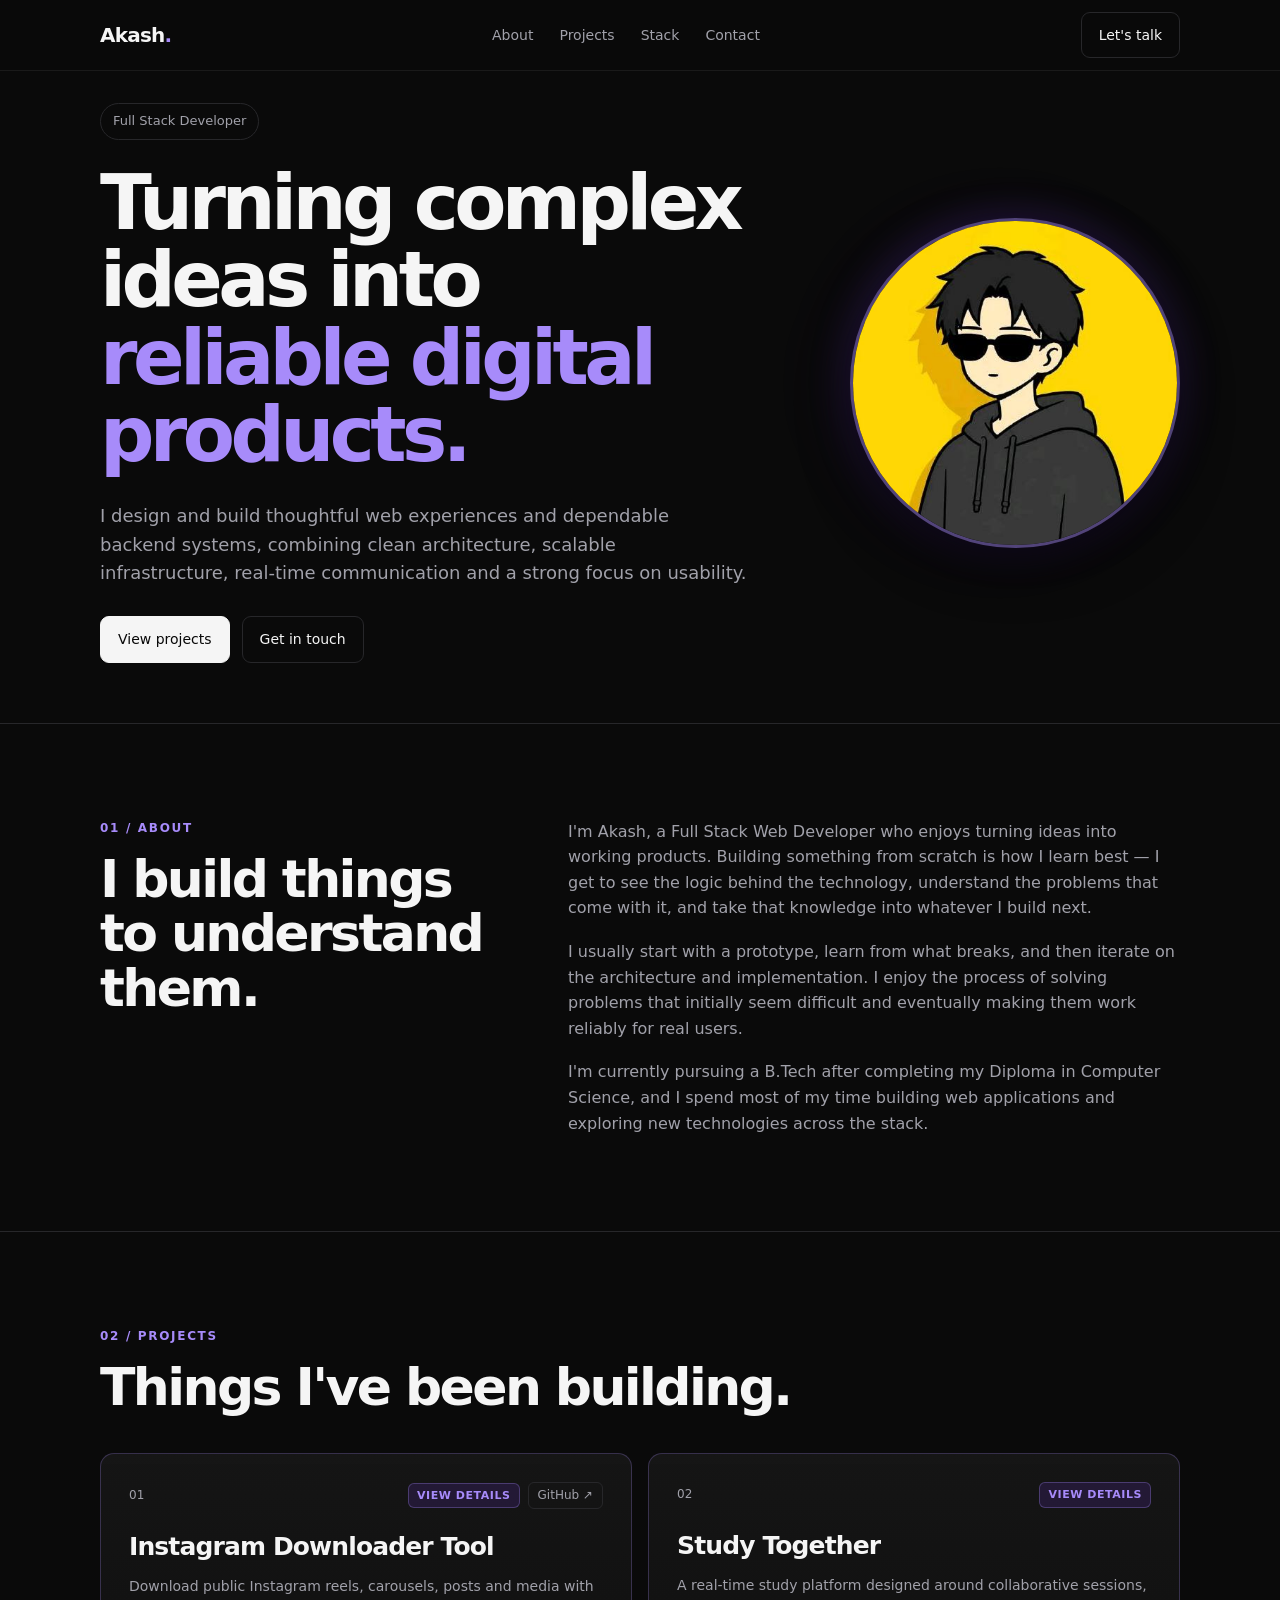
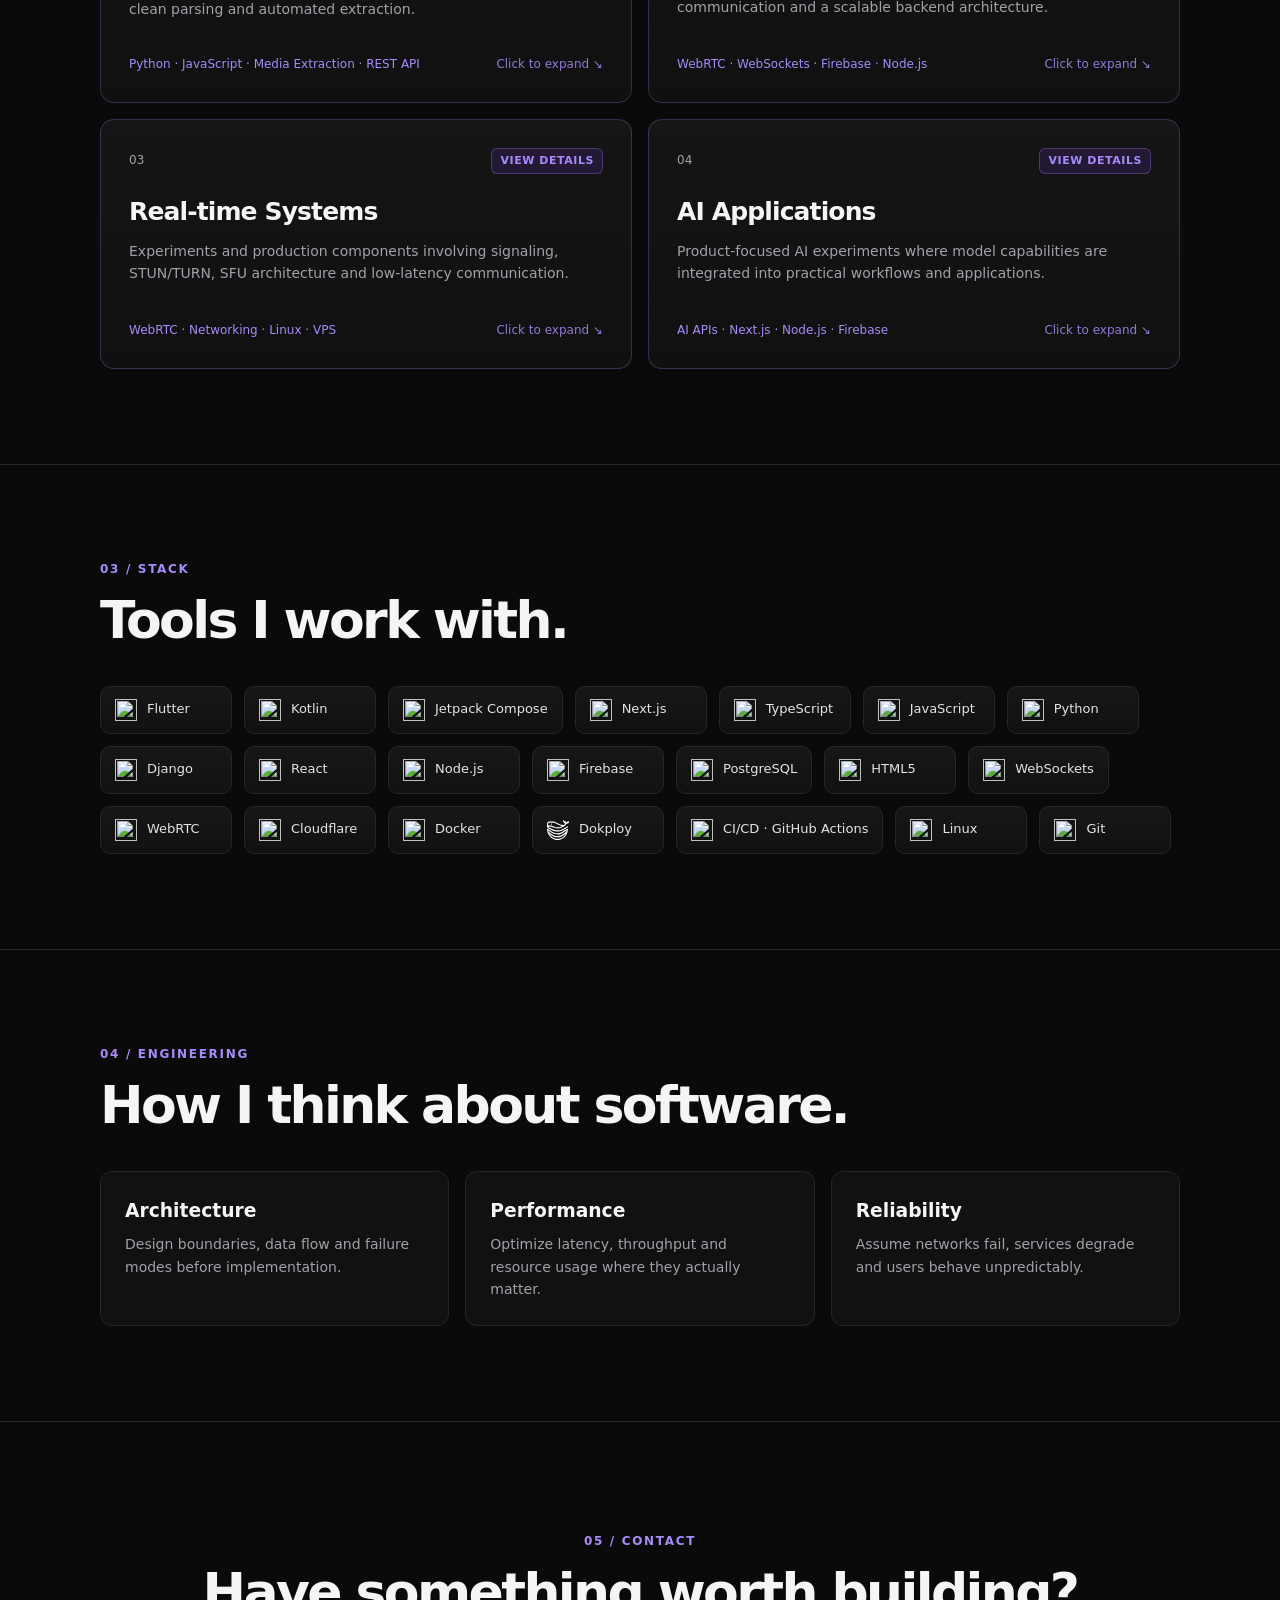
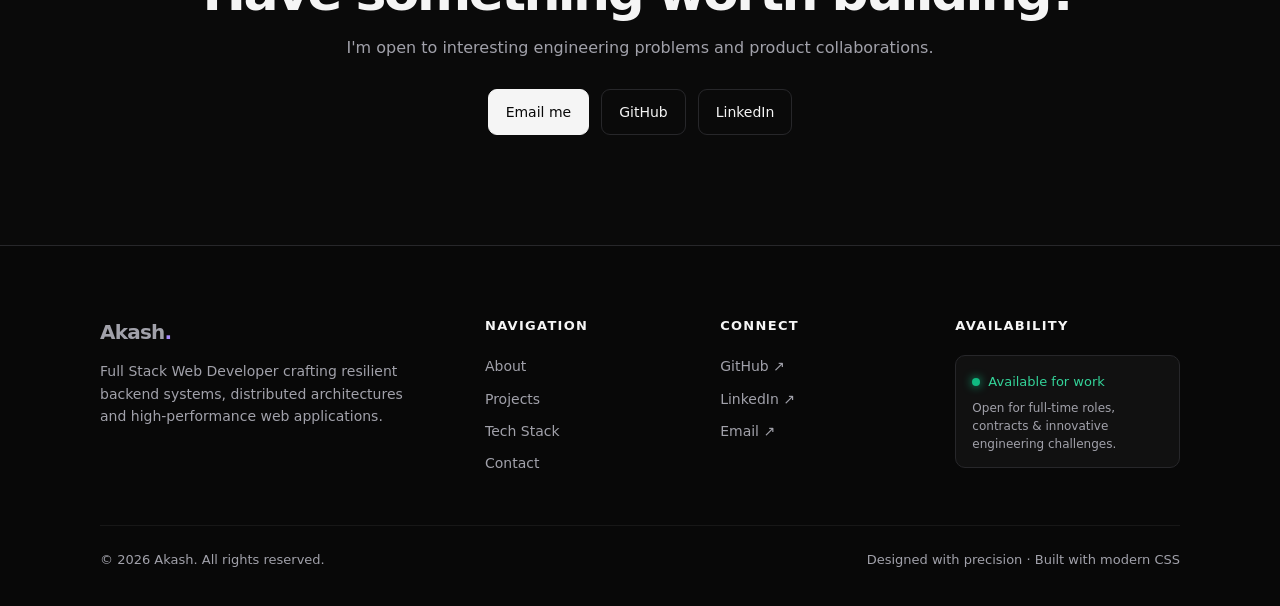
==== index.html @ b83fa5c7 "Initial commit: developer portfolio with modern responsive design and project modal" ====
<!DOCTYPE html>
<html lang="en">

<head>
  <meta charset="UTF-8">
  <meta name="viewport" content="width=device-width, initial-scale=1.0">
  <meta name="description"
    content="Akash — Developer portfolio. Full Stack Web Developer focused on backend systems, distributed systems, WebRTC and modern web applications.">
  <title>Akash — Developer Portfolio</title>
  <link rel="stylesheet" href="style.css">
</head>

<body>

  <nav>
    <div class="container nav-inner">
      <button class="menu-toggle" id="menuToggle" aria-label="Open navigation" aria-expanded="false">
        <span></span><span></span><span></span>
      </button>
      <a class="logo" href="#">Akash<span>.</span></a>
      <div class="links" id="navLinks">
        <a href="#about">About</a>
        <a href="#projects">Projects</a>
        <a href="#stack">Stack</a>
        <a href="#contact">Contact</a>
      </div>
      <a class="nav-cta btn" href="#contact">Let's talk</a>
    </div>
  </nav>

  <main>
    <header class="container hero">
      <div class="hero-content">
        <div>
          <div class="eyebrow">Full Stack Developer</div>
          <h1>Turning complex ideas into <span>reliable digital products.</span></h1>
          <p>
            I design and build thoughtful web experiences and dependable backend
            systems, combining clean architecture, scalable infrastructure,
            real-time communication and a strong focus on usability.
          </p>
          <div class="buttons">
            <a class="btn primary" href="#projects">View projects</a>
            <a class="btn" href="#contact">Get in touch</a>
          </div>
        </div>
        <div class="hero-image-wrap">
          <img class="hero-avatar" src="186453160.jpg" alt="Akash avatar">
        </div>
      </div>
    </header>

    <section id="about">
      <div class="container about">
        <div>
          <div class="section-label">01 / About</div>
          <h2>I build things to understand them.</h2>
        </div>
        <div class="about-copy">
          <p>
            I'm Akash, a Full Stack Web Developer who enjoys turning ideas into working products. Building something from scratch is how I learn best — I get to see the logic behind the technology, understand the problems that come with it, and take that knowledge into whatever I build next.
          </p>
          <p>
            I usually start with a prototype, learn from what breaks, and then iterate on the architecture and implementation. I enjoy the process of solving problems that initially seem difficult and eventually making them work reliably for real users.
          </p>
          <p>
            I'm currently pursuing a B.Tech after completing my Diploma in Computer Science, and I spend most of my time building web applications and exploring new technologies across the stack.
          </p>
        </div>
      </div>
    </section>

    <section id="projects">
      <div class="container">
        <div class="section-label">02 / Projects</div>
        <h2>Things I've been building.</h2>

        <div class="projects" id="projectsGrid" aria-live="polite"></div>
      </div>
    </section>

    <section id="stack">
      <div class="container">
        <div class="section-label">03 / Stack</div>
        <h2>Tools I work with.</h2>
        <div class="stack" id="stackGrid" aria-label="Technologies I work with"></div>
      </div>
    </section>

    <section>
      <div class="container">
        <div class="section-label">04 / Engineering</div>
        <h2>How I think about software.</h2>
        <div class="principles">
          <div class="principle">
            <h3>Architecture</h3>
            <p>Design boundaries, data flow and failure modes before implementation.</p>
          </div>
          <div class="principle">
            <h3>Performance</h3>
            <p>Optimize latency, throughput and resource usage where they actually matter.</p>
          </div>
          <div class="principle">
            <h3>Reliability</h3>
            <p>Assume networks fail, services degrade and users behave unpredictably.</p>
          </div>
        </div>
      </div>
    </section>

    <section id="contact" class="contact">
      <div class="container">
        <div class="section-label">05 / Contact</div>
        <h2>Have something worth building?</h2>
        <p>I'm open to interesting engineering problems and product collaborations.</p>
        <div class="buttons" style="justify-content:center;">
          <a class="btn primary" href="mailto:akashkumar48874@gmail.com">Email me</a>
          <a class="btn" href="https://github.com/AkashKumar-Behera" target="_blank" rel="noreferrer">GitHub</a>
          <a class="btn" href="https://www.linkedin.com/in/akash-behera-253909375/" target="_blank"
            rel="noreferrer">LinkedIn</a>
        </div>
      </div>
    </section>
  </main>

  <footer>
    <div class="container">
      <div class="footer-top">
        <div class="footer-brand">
          <a class="logo" href="#">Akash<span>.</span></a>
          <p>Full Stack Web Developer crafting resilient backend systems, distributed architectures and high-performance web applications.</p>
        </div>

        <div class="footer-col">
          <h4>Navigation</h4>
          <ul>
            <li><a href="#about">About</a></li>
            <li><a href="#projects">Projects</a></li>
            <li><a href="#stack">Tech Stack</a></li>
            <li><a href="#contact">Contact</a></li>
          </ul>
        </div>

        <div class="footer-col">
          <h4>Connect</h4>
          <ul>
            <li><a href="https://github.com/AkashKumar-Behera" target="_blank" rel="noreferrer">GitHub ↗</a></li>
            <li><a href="https://www.linkedin.com/in/akash-behera-253909375/" target="_blank" rel="noreferrer">LinkedIn ↗</a></li>
            <li><a href="mailto:akashkumar48874@gmail.com">Email ↗</a></li>
          </ul>
        </div>

        <div class="footer-col">
          <h4>Availability</h4>
          <div class="footer-status-card">
            <div class="status-badge">
              <span class="status-dot"></span>
              Available for work
            </div>
            <p class="status-desc">Open for full-time roles, contracts & innovative engineering challenges.</p>
          </div>
        </div>
      </div>

      <div class="footer-bottom">
        <span>© 2026 Akash. All rights reserved.</span>
        <span class="crafted">Designed with precision · Built with modern CSS</span>
      </div>
    </div>
  </footer>

  <!-- Project Details Modal -->
  <div class="modal-overlay" id="projectModal" aria-hidden="true" role="dialog" aria-labelledby="modalTitle">
    <div class="modal-card">
      <div class="modal-header">
        <div class="modal-header-info">
          <span class="modal-tag">Featured Project</span>
          <h3 id="modalTitle">Instagram Downloader Tool</h3>
        </div>
        <button class="modal-close" id="modalCloseBtn" aria-label="Close modal">&times;</button>
      </div>

      <div class="modal-body">
        <p class="modal-description">
          A full-featured Instagram media fetching and downloading tool built to effortlessly fetch, preview, and download Reels, Carousels, and high-resolution posts from any public Instagram account without requiring personal logins.
        </p>

        <!-- Project Images Gallery -->
        <div class="modal-gallery">
          <div class="gallery-item main-preview">
            <div class="gallery-caption">Application UI & Media Extractor Interface</div>
            <img src="image%20copy.png" alt="Instagram Downloader UI Screenshot" loading="lazy">
          </div>
          <div class="gallery-item author-preview">
            <div class="gallery-caption">Developer / Project Avatar</div>
            <img src="186453160.jpg" alt="Developer Avatar" loading="lazy">
          </div>
        </div>

        <div class="modal-features-grid">
          <div class="feature-item">
            <h4>⚡ Multi-Format Media Support</h4>
            <p>Supports single photos, high-bitrate video reels, carousel galleries, and IGTV posts seamlessly.</p>
          </div>
          <div class="feature-item">
            <h4>🛡️ Zero Login Requirement</h4>
            <p>Accesses public API endpoints and metadata parsers cleanly without risking personal credentials.</p>
          </div>
          <div class="feature-item">
            <h4>🎯 1-Click Instant Download</h4>
            <p>Direct download links generated with original quality preservation and clean filenames.</p>
          </div>
          <div class="feature-item">
            <h4>📱 Modern Dark Interface</h4>
            <p>Responsive glassmorphism UI with real-time fetch feedback and gallery preview.</p>
          </div>
        </div>

        <div class="modal-footer-actions">
          <a class="btn primary" href="https://github.com/AkashKumar-Behera/Instagram-Downloader" target="_blank" rel="noreferrer">
            View Source Code on GitHub ↗
          </a>
          <button class="btn" id="modalCloseActionBtn">Close</button>
        </div>
      </div>
    </div>
  </div>

  <script src="projects.js"></script>
  <script>
    const modal = document.getElementById('projectModal');
    const projectsGrid = document.getElementById('projectsGrid');
    const closeBtn = document.getElementById('modalCloseBtn');
    const menuToggle = document.getElementById('menuToggle');
    const navLinks = document.getElementById('navLinks');

    menuToggle.addEventListener('click', () => {
      const isOpen = navLinks.classList.toggle('open');
      menuToggle.classList.toggle('open', isOpen);
      menuToggle.setAttribute('aria-expanded', String(isOpen));
    });

    navLinks.querySelectorAll('a').forEach(link => link.addEventListener('click', () => {
      navLinks.classList.remove('open');
      menuToggle.classList.remove('open');
      menuToggle.setAttribute('aria-expanded', 'false');
    }));
    const stackItems = [
      ['Flutter', 'flutter', '#02569B'],
      ['Kotlin', 'kotlin', '#7F52FF'],
      ['Jetpack Compose', 'jetpackcompose', '#4285F4'],
      ['Next.js', 'nextdotjs', '#FFFFFF'],
      ['TypeScript', 'typescript', '#3178C6'],
      ['JavaScript', 'javascript', '#F7DF1E'],
      ['Python', 'python', '#3776AB'],
      ['Django', 'django', '#44B78B'],
      ['React', 'react', '#61DAFB'],
      ['Node.js', 'nodedotjs', '#339933'],
      ['Firebase', 'firebase', '#FFCA28'],
      ['PostgreSQL', 'postgresql', '#4169E1'],
      ['HTML5', 'html5', '#E34F26'],
      ['WebSockets', 'socketdotio', '#FFFFFF'],
      ['WebRTC', 'webrtc', '#FFFFFF'],
      ['Cloudflare', 'cloudflare', '#F38020'],
      ['Docker', 'docker', '#2496ED'],
      ['Dokploy', 'dokploy', '#FFFFFF'],
      ['CI/CD · GitHub Actions', 'githubactions', '#2088FF'],
      ['Linux', 'linux', '#FCC624'],
      ['Git', 'git', '#F05032']
    ];

    document.getElementById('stackGrid').innerHTML = stackItems.map(([name, icon, color]) => {
      const iconUrl = icon === 'dokploy' ? 'assets/dokploy.svg' : `https://cdn.simpleicons.org/${icon}/${color.slice(1)}`;
      const colorUrl = icon === 'dokploy' ? 'assets/dokploy.svg' : `https://cdn.simpleicons.org/${icon}/${color.slice(1)}`;
      return `
      <span class="stack-item" style="--brand-color:${color}" title="${name}">
        <img class="stack-icon-default" src="${iconUrl}" alt="" loading="lazy">
        <img class="stack-icon-brand" src="${colorUrl}" alt="" loading="lazy">
        <span>${name}</span>
      </span>`;
    }).join('');

    function renderProjects() {
      projectsGrid.innerHTML = projects.map((project, index) => `
        <article class="project project-clickable" data-project="${project.id}" tabindex="0" role="button" aria-label="View ${project.name} details">
          <div>
            <div class="project-header">
              <span class="project-number">${String(index + 1).padStart(2, '0')}</span>
              <div class="project-actions">
                <span class="project-badge-view">View Details</span>
                ${project.github ? `<a class="project-link" href="${project.github}" target="_blank" rel="noreferrer" onclick="event.stopPropagation();">GitHub ↗</a>` : ''}
              </div>
            </div>
            <h3>${project.name}</h3>
            <p>${project.description}</p>
          </div>
          <div class="project-footer-row">
            <div class="project-tech">${project.tags.join(' · ')}</div>
            <span class="project-expand-hint">Click to expand ↘</span>
          </div>
        </article>`).join('');

      projectsGrid.querySelectorAll('.project').forEach(card => {
        const project = projects.find(item => item.id === card.dataset.project);
        card.addEventListener('click', () => openModal(project));
        card.addEventListener('keydown', event => {
          if (event.key === 'Enter' || event.key === ' ') {
            event.preventDefault();
            openModal(project);
          }
        });
      });
    }

    function openModal(project) {
      document.getElementById('modalTitle').textContent = project.name;
      document.querySelector('.modal-description').textContent = project.details || project.description;
      document.querySelector('.modal-gallery').innerHTML = project.images.length
        ? project.images.map(image => `<div class="gallery-item main-preview"><div class="gallery-caption">Project preview</div><img src="${image}" alt="${project.name} preview" loading="lazy"></div>`).join('')
        : '<div class="empty-gallery">Add project images from <code>admin.html</code> to show previews here.</div>';
      document.querySelector('.modal-footer-actions').innerHTML = `
        ${project.github ? `<a class="btn primary" href="${project.github}" target="_blank" rel="noreferrer">View Source Code on GitHub ↗</a>` : ''}
        ${project.live ? `<a class="btn" href="${project.live}" target="_blank" rel="noreferrer">Live Preview ↗</a>` : ''}
        <button class="btn" id="modalCloseActionBtn">Close</button>`;
      document.getElementById('modalCloseActionBtn').addEventListener('click', closeModal);
      modal.classList.add('active');
      modal.setAttribute('aria-hidden', 'false');
      document.body.style.overflow = 'hidden';
    }

    function closeModal() {
      modal.classList.remove('active');
      modal.setAttribute('aria-hidden', 'true');
      document.body.style.overflow = '';
    }

    if (closeBtn) closeBtn.addEventListener('click', closeModal);

    modal.addEventListener('click', (e) => {
      if (e.target === modal) closeModal();
    });

    document.addEventListener('keydown', (e) => {
      if (e.key === 'Escape' && modal.classList.contains('active')) {
        closeModal();
      }
    });

    renderProjects();
  </script>

</body>

</html>
---- style.css ----
:root {
  --bg: #0a0a0a;
  --surface: #111111;
  --surface-2: #171717;
  --text: #f5f5f5;
  --muted: #a1a1aa;
  --line: #27272a;
  --accent: #7c3aed;
  --accent-2: #a78bfa;
  --max: 1080px;
}

* {
  box-sizing: border-box;
  margin: 0;
  padding: 0;
}

html {
  scroll-behavior: smooth;
}

body {
  font-family: Inter, ui-sans-serif, system-ui, -apple-system, BlinkMacSystemFont, "Segoe UI", sans-serif;
  background: var(--bg);
  color: var(--text);
  line-height: 1.6;
}

a {
  color: inherit;
  text-decoration: none;
}

.container {
  width: min(calc(100% - 40px), var(--max));
  margin: auto;
}

nav {
  position: sticky;
  top: 0;
  z-index: 10;
  border-bottom: 1px solid rgba(255, 255, 255, .07);
  background: rgba(10, 10, 10, .82);
  backdrop-filter: blur(14px);
}

.nav-inner {
  height: 70px;
  display: flex;
  align-items: center;
  justify-content: space-between;
}

.menu-toggle {
  display: none;
  width: 38px;
  height: 38px;
  padding: 8px;
  border: 1px solid var(--line);
  border-radius: 9px;
  background: transparent;
  cursor: pointer;
}

.menu-toggle span {
  display: block;
  height: 2px;
  margin: 4px 0;
  border-radius: 2px;
  background: var(--text);
  transition: transform .2s ease, opacity .2s ease;
}

.logo {
  font-size: 20px;
  font-weight: 800;
  letter-spacing: -.04em;
}

.logo span {
  color: var(--accent-2);
}

.links {
  display: flex;
  gap: 26px;
  color: var(--muted);
  font-size: 14px;
}

.links a:hover {
  color: var(--text);
}

.nav-cta {
  font-size: 13px;
  padding: 7px 14px;
}

.hero {
  display: flex;
  align-items: center;
  padding: 32px 0 60px;
}

.hero-content {
  display: grid;
  grid-template-columns: 1fr auto;
  gap: 64px;
  align-items: center;
  width: 100%;
}

.hero-image-wrap {
  display: flex;
  justify-content: flex-end;
  align-items: center;
  position: relative;
  flex-shrink: 0;
}

.hero-image-wrap::before {
  content: "";
  position: absolute;
  width: 360px;
  height: 360px;
  border-radius: 50%;
  background: radial-gradient(circle, rgba(124, 58, 237, 0.28) 0%, rgba(124, 58, 237, 0) 70%);
  filter: blur(32px);
  z-index: 0;
  pointer-events: none;
}

.hero-avatar {
  position: relative;
  z-index: 1;
  width: 330px;
  height: 330px;
  border-radius: 50%;
  object-fit: cover;
  border: 3px solid rgba(167, 139, 250, 0.45);
  box-shadow: 0 20px 48px rgba(0, 0, 0, 0.65), 0 0 40px rgba(124, 58, 237, 0.25);
  transition: transform 0.3s ease, border-color 0.3s ease, box-shadow 0.3s ease;
}

.hero-avatar:hover {
  transform: translateY(-4px) scale(1.02);
  border-color: rgba(167, 139, 250, 0.75);
  box-shadow: 0 26px 56px rgba(0, 0, 0, 0.75), 0 0 55px rgba(124, 58, 237, 0.4);
}

.eyebrow {
  display: inline-flex;
  padding: 7px 12px;
  border: 1px solid var(--line);
  border-radius: 999px;
  color: var(--muted);
  font-size: 13px;
  margin-bottom: 24px;
}

h1 {
  max-width: 850px;
  font-size: clamp(40px, 6vw, 76px);
  line-height: 1.02;
  letter-spacing: -.06em;
}

h1 span {
  color: var(--accent-2);
}

.hero p {
  max-width: 650px;
  margin: 28px 0;
  color: var(--muted);
  font-size: 18px;
}

.buttons {
  display: flex;
  gap: 12px;
  flex-wrap: wrap;
}

.btn {
  display: inline-flex;
  align-items: center;
  justify-content: center;
  padding: 11px 17px;
  border-radius: 9px;
  border: 1px solid var(--line);
  font-size: 14px;
  transition: .2s ease;
}

.btn.primary {
  background: var(--text);
  color: #080808;
  border-color: var(--text);
}

.btn:hover {
  transform: translateY(-2px);
  border-color: #52525b;
}

section {
  padding: 95px 0;
  border-top: 1px solid var(--line);
}

.section-label {
  color: var(--accent-2);
  text-transform: uppercase;
  letter-spacing: .14em;
  font-size: 12px;
  font-weight: 700;
  margin-bottom: 14px;
}

h2 {
  font-size: clamp(32px, 5vw, 52px);
  letter-spacing: -.05em;
  line-height: 1.05;
  margin-bottom: 38px;
}

.about {
  display: grid;
  grid-template-columns: 1fr 1.5fr;
  gap: 60px;
}

.about-copy {
  color: var(--muted);
  max-width: 650px;
}

.about-copy p+p {
  margin-top: 18px;
}

.stack {
  display: flex;
  flex-wrap: wrap;
  gap: 12px;
  align-content: start;
}

.tag {
  padding: 8px 11px;
  border: 1px solid var(--line);
  background: var(--surface);
  border-radius: 8px;
  color: #d4d4d8;
  font-size: 13px;
}

.stack-item {
  min-width: 132px;
  display: inline-flex;
  align-items: center;
  gap: 10px;
  padding: 12px 14px;
  border: 1px solid var(--line);
  background: linear-gradient(180deg, #171717, #111111);
  border-radius: 10px;
  color: #e4e4e7;
  font-size: 13px;
  transition: transform .2s ease, border-color .2s ease, background .2s ease;
}

.stack-item:hover {
  transform: translateY(-3px);
  border-color: var(--brand-color);
  background: color-mix(in srgb, var(--brand-color) 12%, #111111);
  box-shadow: 0 8px 24px color-mix(in srgb, var(--brand-color) 20%, transparent);
}

.stack-item img {
  width: 22px;
  height: 22px;
  object-fit: contain;
  flex: 0 0 22px;
}

.stack-icon-brand {
  display: none;
}

.stack-item:hover .stack-icon-default {
  display: none;
}

.stack-item:hover .stack-icon-brand {
  display: block;
}

.projects {
  display: grid;
  grid-template-columns: repeat(2, 1fr);
  gap: 16px;
}

.project {
  padding: 28px;
  min-height: 250px;
  background: var(--surface);
  border: 1px solid var(--line);
  border-radius: 14px;
  display: flex;
  flex-direction: column;
  justify-content: space-between;
  transition: .2s ease;
}

.project:hover {
  transform: translateY(-4px);
  border-color: #3f3f46;
}

.project.project-clickable {
  cursor: pointer;
  position: relative;
  border-color: rgba(167, 139, 250, 0.25);
  background: linear-gradient(180deg, rgba(23, 23, 23, 0.9) 0%, rgba(17, 17, 17, 0.95) 100%);
}

.project.project-clickable:hover {
  border-color: rgba(167, 139, 250, 0.55);
  box-shadow: 0 16px 36px rgba(0, 0, 0, 0.5), 0 0 25px rgba(124, 58, 237, 0.15);
}

.project-header {
  display: flex;
  justify-content: space-between;
  align-items: center;
}

.project-actions {
  display: flex;
  align-items: center;
  gap: 8px;
}

.project-badge-view {
  font-size: 11px;
  font-weight: 600;
  color: var(--accent-2);
  background: rgba(124, 58, 237, 0.15);
  border: 1px solid rgba(167, 139, 250, 0.3);
  padding: 3px 8px;
  border-radius: 6px;
  text-transform: uppercase;
  letter-spacing: 0.05em;
}

.project-number {
  color: var(--muted);
  font-size: 12px;
}

.project-link {
  font-size: 12px;
  color: var(--muted);
  border: 1px solid var(--line);
  padding: 3px 9px;
  border-radius: 6px;
  transition: color 0.2s ease, border-color 0.2s ease, background 0.2s ease;
}

.project-link:hover {
  color: var(--text);
  border-color: #52525b;
  background: var(--surface-2);
}

.project h3 {
  font-size: 25px;
  margin: 18px 0 8px;
  letter-spacing: -.035em;
}

.project h3 a {
  color: inherit;
  transition: color 0.2s ease;
}

.project h3 a:hover {
  color: var(--accent-2);
}

.project p {
  color: var(--muted);
  font-size: 14px;
}

.project-footer-row {
  display: flex;
  justify-content: space-between;
  align-items: flex-end;
  gap: 12px;
  margin-top: 22px;
}

.project-footer-row .project-tech {
  margin-top: 0;
}

.project-expand-hint {
  font-size: 12px;
  color: var(--accent-2);
  white-space: nowrap;
  opacity: 0.85;
  transition: transform 0.2s ease, opacity 0.2s ease;
}

.project.project-clickable:hover .project-expand-hint {
  transform: translate(2px, 2px);
  opacity: 1;
}

.project-tech {
  margin-top: 22px;
  color: var(--accent-2);
  font-size: 12px;
}

.principles {
  display: grid;
  grid-template-columns: repeat(3, 1fr);
  gap: 16px;
}

.principle {
  padding: 24px;
  background: var(--surface);
  border: 1px solid var(--line);
  border-radius: 12px;
}

.principle h3 {
  margin-bottom: 8px;
}

.principle p {
  color: var(--muted);
  font-size: 14px;
}

.contact {
  text-align: center;
  padding: 110px 0;
}

.contact h2 {
  margin-bottom: 16px;
}

.contact p {
  color: var(--muted);
  margin-bottom: 28px;
}

/* Modal Styles */
.modal-overlay {
  position: fixed;
  inset: 0;
  z-index: 1000;
  background: rgba(0, 0, 0, 0.82);
  backdrop-filter: blur(12px);
  display: flex;
  justify-content: center;
  align-items: center;
  padding: 24px;
  opacity: 0;
  visibility: hidden;
  pointer-events: none;
  transition: opacity 0.25s ease, visibility 0.25s ease;
}

.modal-overlay.active {
  opacity: 1;
  visibility: visible;
  pointer-events: auto;
}

.modal-card {
  background: #111111;
  border: 1px solid rgba(255, 255, 255, 0.12);
  border-radius: 18px;
  max-width: 900px;
  width: 100%;
  max-height: 90vh;
  overflow-y: auto;
  box-shadow: 0 24px 60px rgba(0, 0, 0, 0.8), 0 0 50px rgba(124, 58, 237, 0.2);
  transform: scale(0.96) translateY(12px);
  transition: transform 0.28s cubic-bezier(0.16, 1, 0.3, 1);
}

.modal-overlay.active .modal-card {
  transform: scale(1) translateY(0);
}

.modal-header {
  display: flex;
  justify-content: space-between;
  align-items: flex-start;
  padding: 24px 28px 18px;
  border-bottom: 1px solid var(--line);
  position: sticky;
  top: 0;
  background: rgba(17, 17, 17, 0.95);
  backdrop-filter: blur(10px);
  z-index: 5;
}

.modal-tag {
  display: inline-block;
  font-size: 11px;
  text-transform: uppercase;
  letter-spacing: 0.12em;
  color: var(--accent-2);
  font-weight: 700;
  margin-bottom: 6px;
}

.modal-header h3 {
  font-size: 26px;
  letter-spacing: -0.04em;
}

.modal-close {
  background: var(--surface-2);
  border: 1px solid var(--line);
  color: var(--muted);
  font-size: 24px;
  width: 36px;
  height: 36px;
  border-radius: 50%;
  display: flex;
  align-items: center;
  justify-content: center;
  cursor: pointer;
  line-height: 1;
  transition: color 0.2s ease, border-color 0.2s ease, transform 0.2s ease;
}

.modal-close:hover {
  color: var(--text);
  border-color: #71717a;
  transform: rotate(90deg);
}

.modal-body {
  padding: 26px 28px 32px;
}

.modal-description {
  color: #d4d4d8;
  font-size: 15px;
  line-height: 1.65;
  margin-bottom: 24px;
}

/* Gallery inside modal */
.modal-gallery {
  display: grid;
  grid-template-columns: 2fr 1fr;
  gap: 16px;
  margin-bottom: 28px;
}

.gallery-item {
  background: #000;
  border: 1px solid var(--line);
  border-radius: 12px;
  overflow: hidden;
  position: relative;
  display: flex;
  flex-direction: column;
}

.gallery-caption {
  background: rgba(17, 17, 17, 0.85);
  padding: 8px 12px;
  font-size: 12px;
  color: var(--muted);
  border-bottom: 1px solid rgba(255, 255, 255, 0.08);
}

.gallery-item img {
  width: 100%;
  height: 100%;
  object-fit: cover;
  display: block;
  transition: transform 0.3s ease;
}

.gallery-item.main-preview img {
  max-height: 290px;
  object-position: top center;
}

.gallery-item.author-preview img {
  max-height: 290px;
  object-fit: contain;
  background: #080808;
  padding: 12px;
}

.gallery-item:hover img {
  transform: scale(1.02);
}

.empty-gallery {
  grid-column: 1 / -1;
  border: 1px dashed var(--line);
  border-radius: 12px;
  padding: 28px;
  color: var(--muted);
  text-align: center;
}

.empty-gallery code {
  color: var(--accent-2);
}

.modal-features-grid {
  display: grid;
  grid-template-columns: repeat(2, 1fr);
  gap: 14px;
  margin-bottom: 28px;
}

.feature-item {
  background: var(--surface-2);
  border: 1px solid var(--line);
  border-radius: 10px;
  padding: 14px 16px;
}

.feature-item h4 {
  font-size: 14px;
  font-weight: 600;
  color: var(--text);
  margin-bottom: 6px;
  display: flex;
  align-items: center;
  gap: 6px;
}

.feature-item p {
  font-size: 13px;
  color: var(--muted);
  line-height: 1.5;
}

.modal-footer-actions {
  display: flex;
  gap: 12px;
  padding-top: 18px;
  border-top: 1px solid var(--line);
  flex-wrap: wrap;
}

footer {
  border-top: 1px solid var(--line);
  background: #080808;
  padding: 70px 0 35px;
  color: var(--muted);
  font-size: 14px;
}

.footer-top {
  display: grid;
  grid-template-columns: 1.8fr 1fr 1fr 1.2fr;
  gap: 48px;
  margin-bottom: 50px;
}

.footer-brand .logo {
  display: inline-block;
  margin-bottom: 12px;
}

.footer-brand p {
  max-width: 320px;
  font-size: 14px;
  line-height: 1.6;
  color: var(--muted);
}

.footer-col h4 {
  color: var(--text);
  font-size: 13px;
  text-transform: uppercase;
  letter-spacing: 0.1em;
  margin-bottom: 18px;
  font-weight: 600;
}

.footer-col ul {
  list-style: none;
  display: flex;
  flex-direction: column;
  gap: 10px;
}

.footer-col a {
  color: var(--muted);
  transition: color 0.2s ease, transform 0.2s ease;
  display: inline-flex;
  align-items: center;
  gap: 6px;
}

.footer-col a:hover {
  color: var(--text);
  transform: translateX(2px);
}

.footer-status-card {
  background: var(--surface);
  border: 1px solid var(--line);
  border-radius: 10px;
  padding: 14px 16px;
}

.status-badge {
  display: inline-flex;
  align-items: center;
  gap: 8px;
  font-size: 13px;
  font-weight: 500;
  color: #34d399;
  margin-bottom: 6px;
}

.status-dot {
  width: 8px;
  height: 8px;
  border-radius: 50%;
  background: #10b981;
  box-shadow: 0 0 10px #10b981;
  animation: pulse 2s infinite;
}

@keyframes pulse {
  0%, 100% {
    opacity: 1;
    transform: scale(1);
  }
  50% {
    opacity: 0.4;
    transform: scale(0.85);
  }
}

.status-desc {
  font-size: 12px;
  color: var(--muted);
  line-height: 1.5;
}

.footer-bottom {
  border-top: 1px solid rgba(255, 255, 255, 0.06);
  padding-top: 24px;
  display: flex;
  justify-content: space-between;
  align-items: center;
  font-size: 13px;
}

.footer-bottom .crafted {
  display: flex;
  align-items: center;
  gap: 8px;
}

@media (max-width: 900px) {
  .container {
    width: min(calc(100% - 32px), var(--max));
  }
  .hero-content {
    gap: 40px;
  }
  .hero-avatar {
    width: 270px;
    height: 270px;
  }
  .hero-image-wrap::before {
    width: 300px;
    height: 300px;
  }
  .footer-top {
    grid-template-columns: 1.5fr 1fr 1fr;
    gap: 32px;
  }
  .footer-status-card {
    grid-column: span 3;
  }
}

@media (max-width: 760px) {
  .nav-inner {
    position: relative;
  }

  .menu-toggle {
    display: block;
    order: -2;
  }

  .logo {
    margin-right: auto;
    margin-left: 12px;
  }

  .links {
    display: none;
    position: absolute;
    top: 62px;
    left: 0;
    right: 0;
    flex-direction: column;
    gap: 0;
    padding: 8px;
    border: 1px solid var(--line);
    border-radius: 12px;
    background: rgba(17, 17, 17, .98);
    box-shadow: 0 18px 35px rgba(0, 0, 0, .45);
  }

  .links.open {
    display: flex;
  }

  .links a {
    padding: 12px;
    border-radius: 8px;
  }

  .links a:hover {
    background: var(--surface-2);
  }

  .menu-toggle.open span:nth-child(1) { transform: translateY(6px) rotate(45deg); }
  .menu-toggle.open span:nth-child(2) { opacity: 0; }
  .menu-toggle.open span:nth-child(3) { transform: translateY(-6px) rotate(-45deg); }

  .hero {
    min-height: auto;
    padding: 36px 0 50px;
  }

  .hero-content {
    grid-template-columns: 1fr;
    gap: 28px;
    text-align: left;
  }

  .hero-image-wrap {
    order: -1;
    justify-content: center;
    margin-bottom: 8px;
  }

  .hero-avatar {
    width: 170px;
    height: 170px;
    border-width: 2.5px;
  }

  .hero-image-wrap::before {
    width: 190px;
    height: 190px;
  }

  .eyebrow {
    font-size: 12px;
    padding: 5px 11px;
    margin-bottom: 16px;
  }

  h1 {
    font-size: clamp(34px, 8.5vw, 44px);
    line-height: 1.08;
    letter-spacing: -.05em;
  }

  .hero p {
    font-size: 16px;
    line-height: 1.55;
    margin: 18px 0 24px;
  }

  .buttons {
    gap: 10px;
  }

  .about,
  .projects,
  .principles {
    grid-template-columns: 1fr;
  }

  .stack {
    gap: 10px;
  }

  .stack-item {
    min-width: 0;
    flex: 1 1 calc(50% - 10px);
    padding: 11px 10px;
    gap: 8px;
    font-size: 12px;
  }

  .stack-item img {
    width: 20px;
    height: 20px;
    flex-basis: 20px;
  }

  .stack-item:nth-child(19) {
    flex-basis: 100%;
  }

  section {
    padding: 56px 0;
  }

  h2 {
    font-size: clamp(26px, 7vw, 36px);
    margin-bottom: 24px;
  }

  .about {
    gap: 20px;
  }

  .project {
    min-height: auto;
    padding: 22px;
  }

  .modal-gallery {
    grid-template-columns: 1fr;
  }

  .modal-features-grid {
    grid-template-columns: 1fr;
  }

  .project-footer-row {
    flex-direction: column;
    align-items: flex-start;
    gap: 8px;
  }

  .footer-top {
    grid-template-columns: 1fr;
    gap: 28px;
    margin-bottom: 36px;
  }

  .footer-status-card {
    grid-column: span 1;
  }

  .footer-bottom {
    flex-direction: column;
    gap: 12px;
    text-align: center;
  }

  .modal-overlay {
    padding: 12px;
  }

  .modal-header,
  .modal-body {
    padding-left: 18px;
    padding-right: 18px;
  }

  .modal-header h3 {
    font-size: 22px;
    padding-right: 8px;
  }
}

@media (max-width: 480px) {
  .container {
    width: min(calc(100% - 28px), var(--max));
  }
  .hero-avatar {
    width: 150px;
    height: 150px;
  }
  .hero-image-wrap::before {
    width: 170px;
    height: 170px;
  }
  .buttons .btn {
    width: 100%;
  }
}
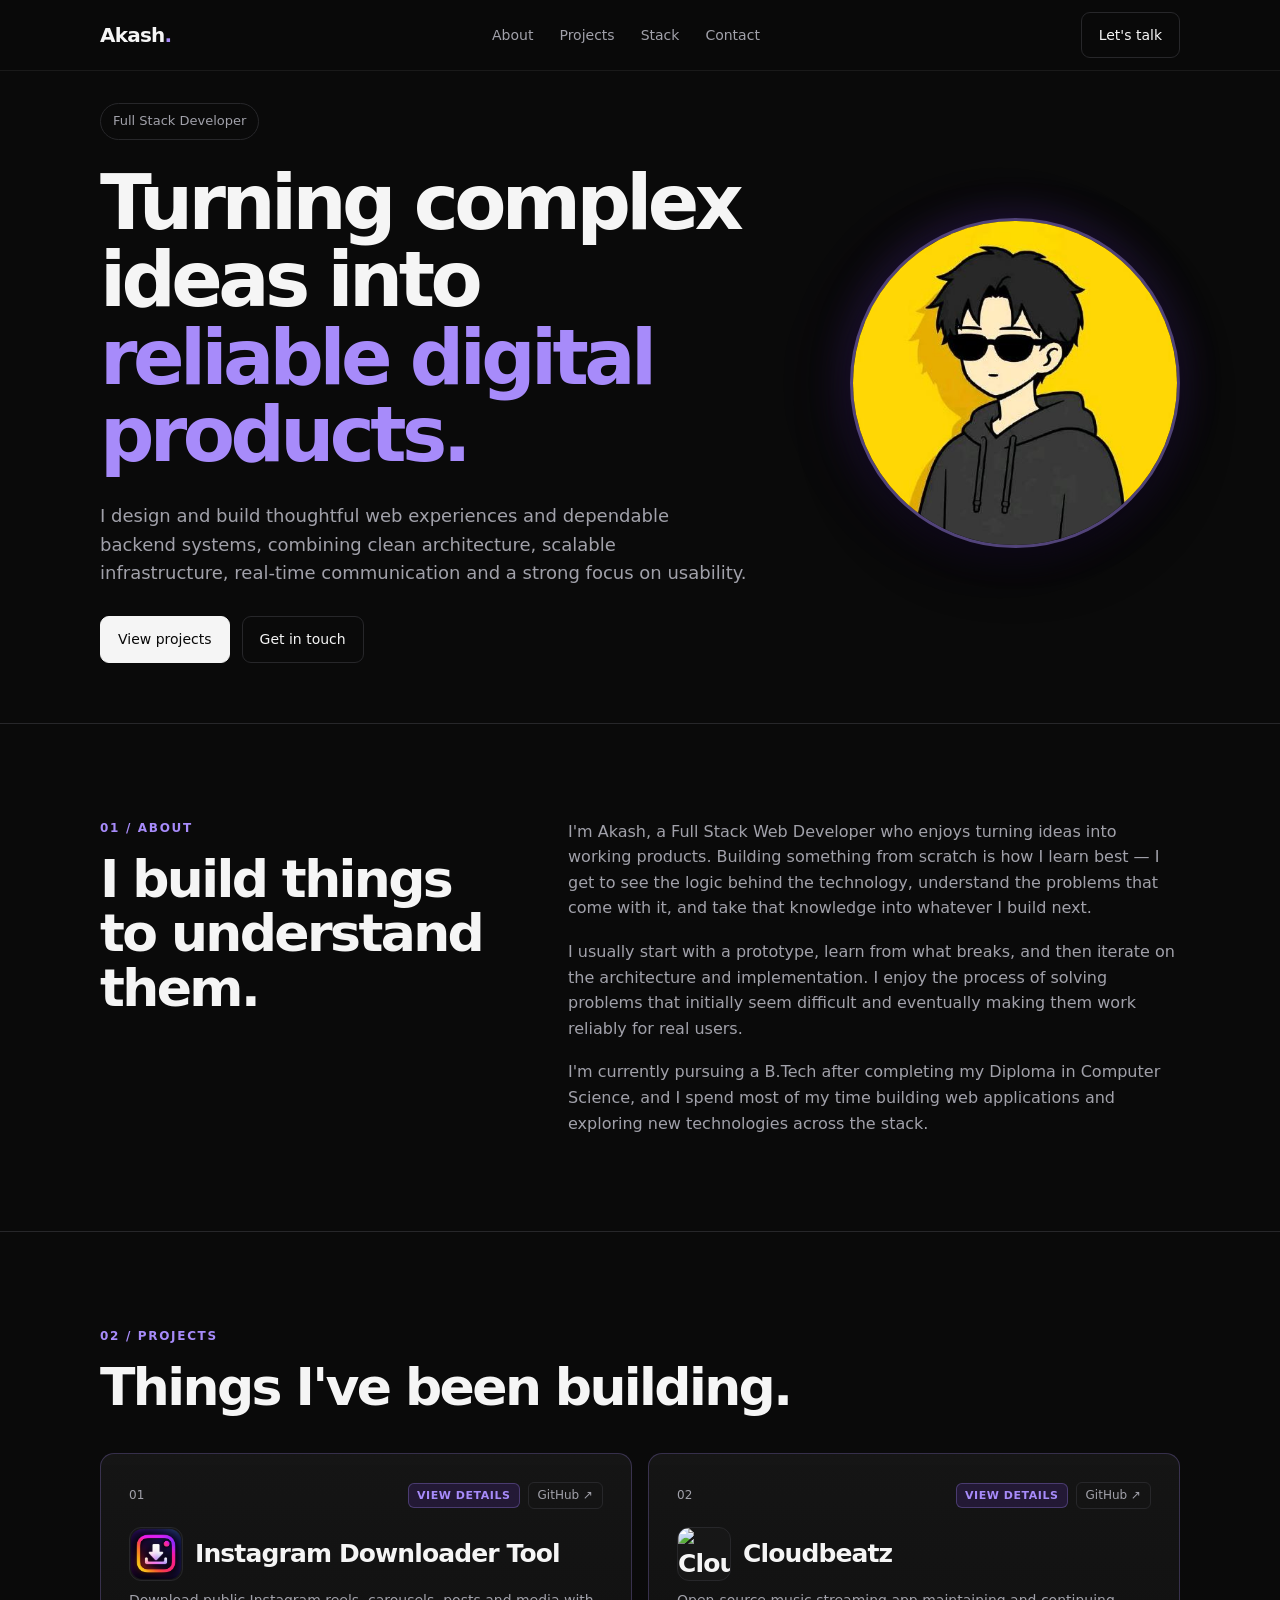
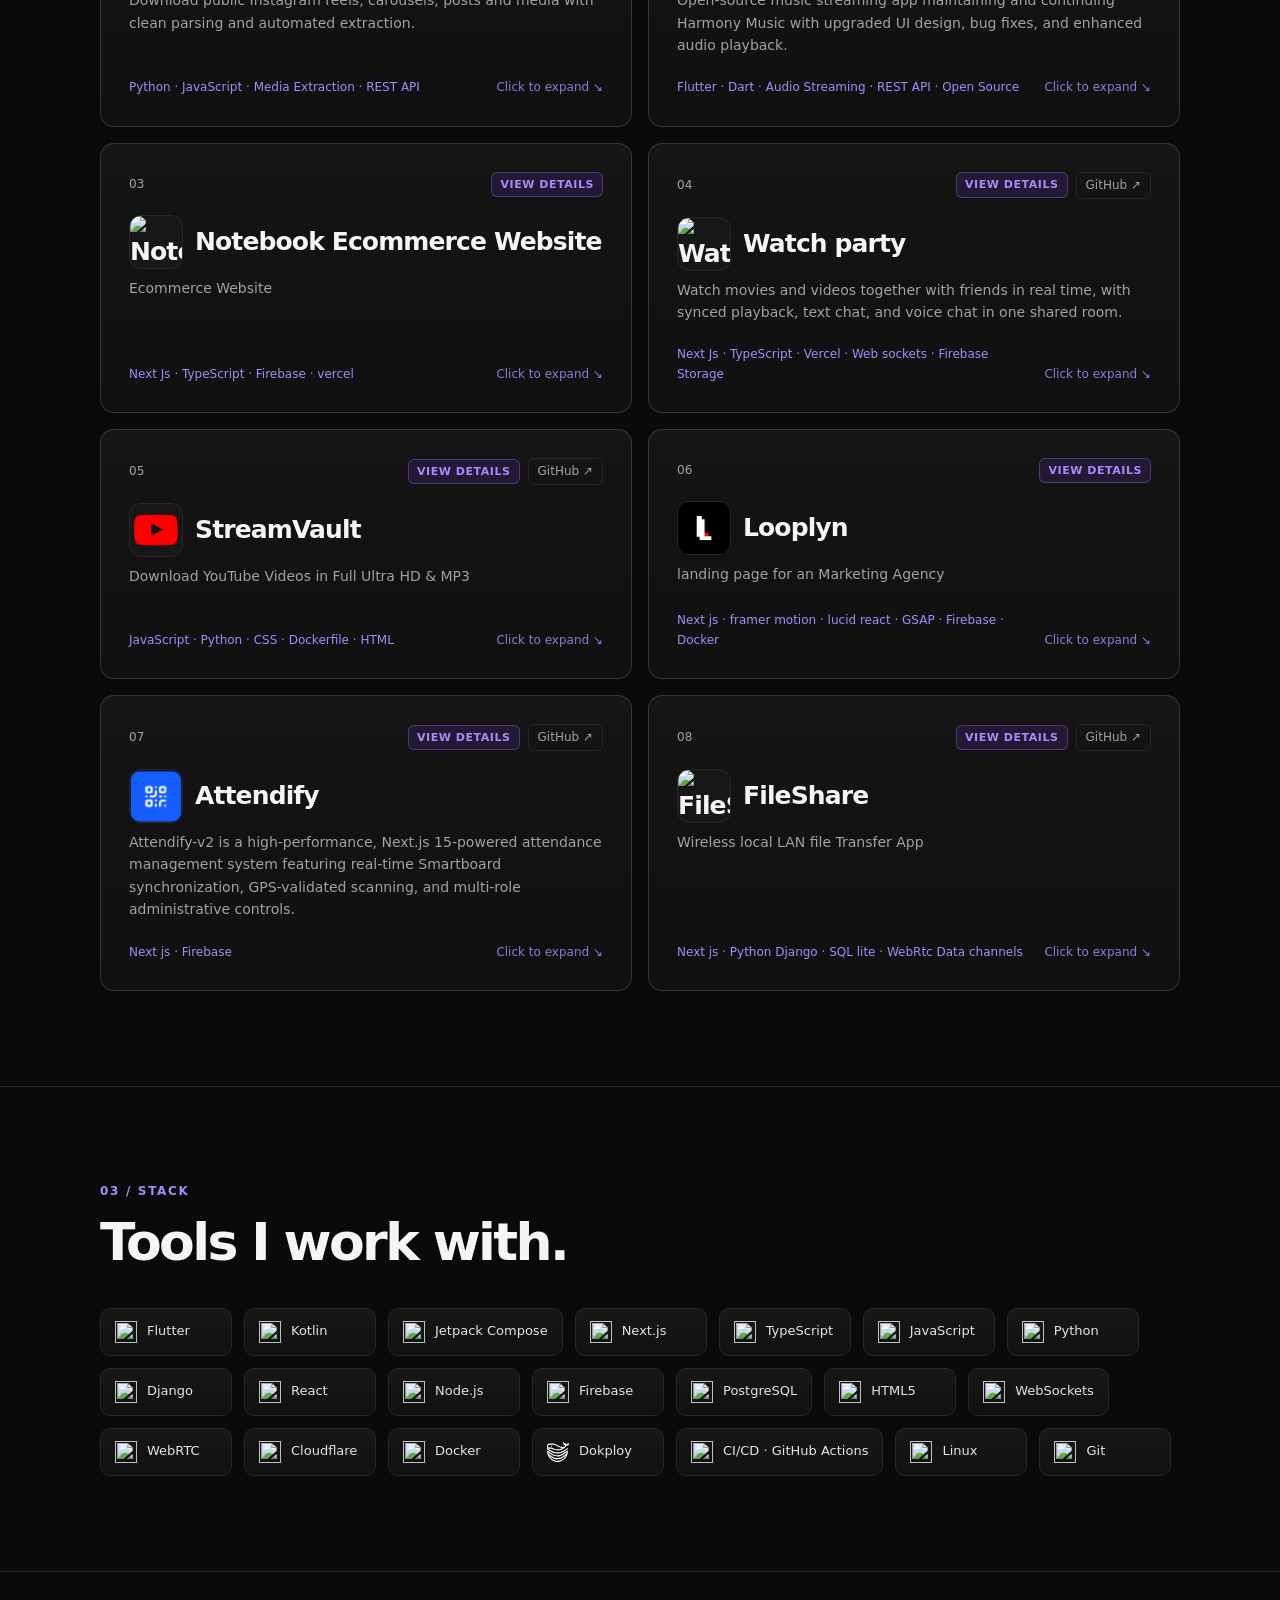
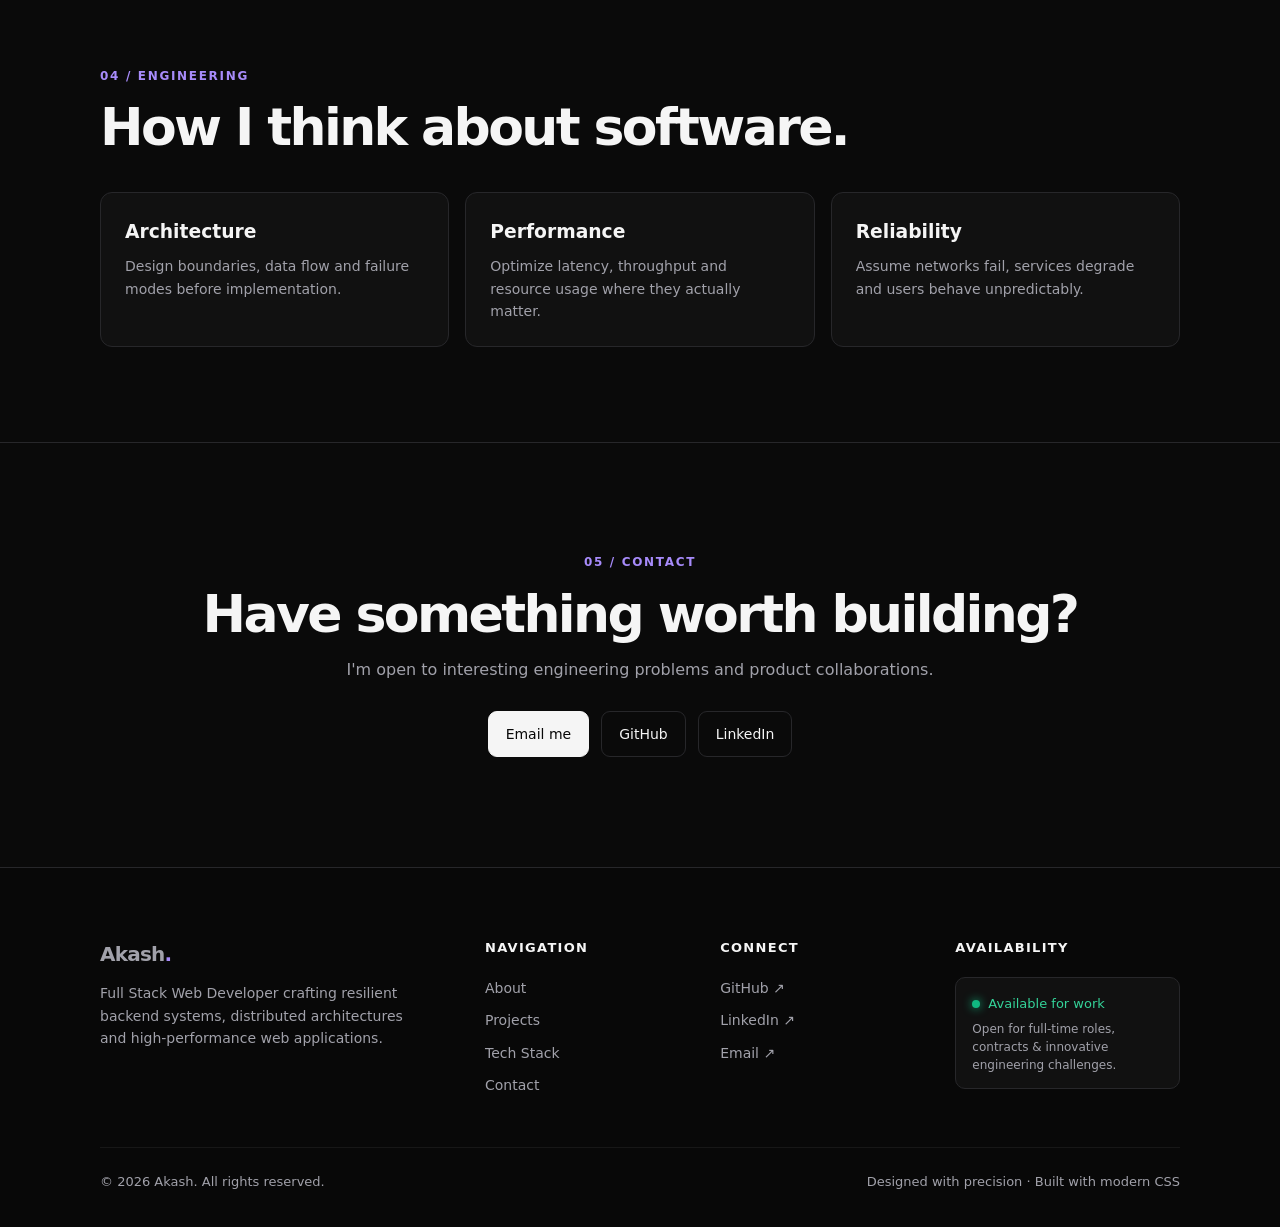
==== commit d05f0cd2: "Update projects data, assets, and styling" ====
--- a/index.html
+++ b/index.html
@@ -169,68 +169,10 @@
     </div>
   </footer>
 
-  <!-- Project Details Modal -->
-  <div class="modal-overlay" id="projectModal" aria-hidden="true" role="dialog" aria-labelledby="modalTitle">
-    <div class="modal-card">
-      <div class="modal-header">
-        <div class="modal-header-info">
-          <span class="modal-tag">Featured Project</span>
-          <h3 id="modalTitle">Instagram Downloader Tool</h3>
-        </div>
-        <button class="modal-close" id="modalCloseBtn" aria-label="Close modal">&times;</button>
-      </div>
-
-      <div class="modal-body">
-        <p class="modal-description">
-          A full-featured Instagram media fetching and downloading tool built to effortlessly fetch, preview, and download Reels, Carousels, and high-resolution posts from any public Instagram account without requiring personal logins.
-        </p>
-
-        <!-- Project Images Gallery -->
-        <div class="modal-gallery">
-          <div class="gallery-item main-preview">
-            <div class="gallery-caption">Application UI & Media Extractor Interface</div>
-            <img src="image%20copy.png" alt="Instagram Downloader UI Screenshot" loading="lazy">
-          </div>
-          <div class="gallery-item author-preview">
-            <div class="gallery-caption">Developer / Project Avatar</div>
-            <img src="186453160.jpg" alt="Developer Avatar" loading="lazy">
-          </div>
-        </div>
-
-        <div class="modal-features-grid">
-          <div class="feature-item">
-            <h4>⚡ Multi-Format Media Support</h4>
-            <p>Supports single photos, high-bitrate video reels, carousel galleries, and IGTV posts seamlessly.</p>
-          </div>
-          <div class="feature-item">
-            <h4>🛡️ Zero Login Requirement</h4>
-            <p>Accesses public API endpoints and metadata parsers cleanly without risking personal credentials.</p>
-          </div>
-          <div class="feature-item">
-            <h4>🎯 1-Click Instant Download</h4>
-            <p>Direct download links generated with original quality preservation and clean filenames.</p>
-          </div>
-          <div class="feature-item">
-            <h4>📱 Modern Dark Interface</h4>
-            <p>Responsive glassmorphism UI with real-time fetch feedback and gallery preview.</p>
-          </div>
-        </div>
-
-        <div class="modal-footer-actions">
-          <a class="btn primary" href="https://github.com/AkashKumar-Behera/Instagram-Downloader" target="_blank" rel="noreferrer">
-            View Source Code on GitHub ↗
-          </a>
-          <button class="btn" id="modalCloseActionBtn">Close</button>
-        </div>
-      </div>
-    </div>
-  </div>
-
   <script src="projects.js"></script>
   <script>
-    const modal = document.getElementById('projectModal');
     const projectsGrid = document.getElementById('projectsGrid');
-    const closeBtn = document.getElementById('modalCloseBtn');
+    const portfolioProjects = JSON.parse(localStorage.getItem('akash-portfolio-projects') || 'null') || projects;
     const menuToggle = document.getElementById('menuToggle');
     const navLinks = document.getElementById('navLinks');
 
@@ -281,7 +223,7 @@
     }).join('');
 
     function renderProjects() {
-      projectsGrid.innerHTML = projects.map((project, index) => `
+      projectsGrid.innerHTML = portfolioProjects.map((project, index) => `
         <article class="project project-clickable" data-project="${project.id}" tabindex="0" role="button" aria-label="View ${project.name} details">
           <div>
             <div class="project-header">
@@ -291,7 +233,7 @@
                 ${project.github ? `<a class="project-link" href="${project.github}" target="_blank" rel="noreferrer" onclick="event.stopPropagation();">GitHub ↗</a>` : ''}
               </div>
             </div>
-            <h3>${project.name}</h3>
+            <h3 class="project-title">${project.icon ? `<img class="project-card-icon" src="${project.icon}" alt="${project.name} app icon">` : ''}<span>${project.name}</span></h3>
             <p>${project.description}</p>
           </div>
           <div class="project-footer-row">
@@ -301,51 +243,19 @@
         </article>`).join('');
 
       projectsGrid.querySelectorAll('.project').forEach(card => {
-        const project = projects.find(item => item.id === card.dataset.project);
-        card.addEventListener('click', () => openModal(project));
+        const project = portfolioProjects.find(item => item.id === card.dataset.project);
+        card.addEventListener('click', () => {
+          window.location.href = `project.html?id=${encodeURIComponent(project.id)}`;
+        });
         card.addEventListener('keydown', event => {
           if (event.key === 'Enter' || event.key === ' ') {
             event.preventDefault();
-            openModal(project);
+            window.location.href = `project.html?id=${encodeURIComponent(project.id)}`;
           }
         });
       });
     }
 
-    function openModal(project) {
-      document.getElementById('modalTitle').textContent = project.name;
-      document.querySelector('.modal-description').textContent = project.details || project.description;
-      document.querySelector('.modal-gallery').innerHTML = project.images.length
-        ? project.images.map(image => `<div class="gallery-item main-preview"><div class="gallery-caption">Project preview</div><img src="${image}" alt="${project.name} preview" loading="lazy"></div>`).join('')
-        : '<div class="empty-gallery">Add project images from <code>admin.html</code> to show previews here.</div>';
-      document.querySelector('.modal-footer-actions').innerHTML = `
-        ${project.github ? `<a class="btn primary" href="${project.github}" target="_blank" rel="noreferrer">View Source Code on GitHub ↗</a>` : ''}
-        ${project.live ? `<a class="btn" href="${project.live}" target="_blank" rel="noreferrer">Live Preview ↗</a>` : ''}
-        <button class="btn" id="modalCloseActionBtn">Close</button>`;
-      document.getElementById('modalCloseActionBtn').addEventListener('click', closeModal);
-      modal.classList.add('active');
-      modal.setAttribute('aria-hidden', 'false');
-      document.body.style.overflow = 'hidden';
-    }
-
-    function closeModal() {
-      modal.classList.remove('active');
-      modal.setAttribute('aria-hidden', 'true');
-      document.body.style.overflow = '';
-    }
-
-    if (closeBtn) closeBtn.addEventListener('click', closeModal);
-
-    modal.addEventListener('click', (e) => {
-      if (e.target === modal) closeModal();
-    });
-
-    document.addEventListener('keydown', (e) => {
-      if (e.key === 'Escape' && modal.classList.contains('active')) {
-        closeModal();
-      }
-    });
-
     renderProjects();
   </script>
 
--- a/style.css
+++ b/style.css
@@ -382,6 +382,22 @@
   font-size: 25px;
   margin: 18px 0 8px;
   letter-spacing: -.035em;
+}
+
+.project-title {
+  display: flex;
+  align-items: center;
+  gap: 12px;
+}
+
+.project-card-icon {
+  width: 54px;
+  height: 54px;
+  flex: 0 0 54px;
+  object-fit: cover;
+  border: 1px solid var(--line);
+  border-radius: 12px;
+  background: var(--surface-2);
 }
 
 .project h3 a {
@@ -627,6 +643,173 @@
 
 .empty-gallery code {
   color: var(--accent-2);
+}
+
+/* Dedicated project detail page */
+.project-detail-page {
+  min-height: 100vh;
+  background: radial-gradient(circle at 80% 0%, rgba(124, 58, 237, .12), transparent 34%), var(--bg);
+}
+
+.nav-back {
+  font-size: 13px;
+}
+
+.project-detail {
+  padding: 90px 0 110px;
+}
+
+.project-detail-header {
+  display: flex;
+  justify-content: space-between;
+  align-items: flex-end;
+  gap: 40px;
+  padding-bottom: 54px;
+}
+
+.project-detail-header h1 {
+  max-width: 760px;
+  margin-bottom: 20px;
+}
+
+.project-title-line {
+  display: flex;
+  align-items: center;
+  gap: 20px;
+}
+
+.project-app-icon {
+  width: 76px;
+  height: 76px;
+  flex: 0 0 76px;
+  object-fit: cover;
+  border: 1px solid var(--line);
+  border-radius: 18px;
+  background: var(--surface);
+  box-shadow: 0 12px 28px rgba(0, 0, 0, .35);
+}
+
+.project-detail-header p {
+  max-width: 720px;
+  color: var(--muted);
+  font-size: 18px;
+}
+
+.project-detail-actions {
+  display: flex;
+  gap: 10px;
+  flex-wrap: wrap;
+  flex-shrink: 0;
+}
+
+.project-detail-content {
+  display: grid;
+  grid-template-columns: minmax(0, 1.7fr) minmax(260px, .8fr);
+  gap: 20px;
+  align-items: start;
+}
+
+.project-detail-gallery {
+  display: grid;
+  grid-template-columns: repeat(2, minmax(0, 1fr));
+  gap: 16px;
+}
+
+.project-detail-gallery figure {
+  margin: 0;
+  overflow: hidden;
+  border: 1px solid var(--line);
+  border-radius: 14px;
+  background: var(--surface);
+}
+
+.project-detail-gallery figure:first-child {
+  grid-column: 1 / -1;
+}
+
+.project-detail-gallery img {
+  display: block;
+  width: 100%;
+  max-height: 540px;
+  object-fit: cover;
+  object-position: top center;
+}
+
+.project-detail-gallery figcaption {
+  padding: 11px 14px;
+  color: var(--muted);
+  font-size: 12px;
+  border-top: 1px solid var(--line);
+}
+
+.project-detail-sidebar {
+  display: grid;
+  gap: 16px;
+}
+
+.project-detail-card {
+  padding: 22px;
+  border: 1px solid var(--line);
+  border-radius: 14px;
+  background: var(--surface);
+}
+
+.project-detail-card p {
+  color: var(--muted);
+  font-size: 14px;
+}
+
+.detail-tags {
+  display: flex;
+  flex-wrap: wrap;
+  gap: 8px;
+}
+
+.project-not-found {
+  padding: 80px 0;
+}
+
+@media (max-width: 760px) {
+  .project-detail {
+    padding: 54px 0 70px;
+  }
+
+  .project-detail-header,
+  .project-detail-content {
+    display: block;
+  }
+
+  .project-detail-header p {
+    font-size: 16px;
+  }
+
+  .project-title-line {
+    align-items: flex-start;
+    gap: 14px;
+  }
+
+  .project-app-icon {
+    width: 54px;
+    height: 54px;
+    flex-basis: 54px;
+    border-radius: 14px;
+  }
+
+  .project-detail-actions {
+    margin-top: 24px;
+  }
+
+  .project-detail-gallery {
+    grid-template-columns: 1fr;
+  }
+
+  .project-detail-gallery figure:first-child {
+    grid-column: auto;
+  }
+
+  .project-detail-sidebar {
+    margin-top: 16px;
+  }
 }
 
 .modal-features-grid {
@@ -948,6 +1131,13 @@
     padding: 22px;
   }
 
+  .project-card-icon {
+    width: 44px;
+    height: 44px;
+    flex-basis: 44px;
+    border-radius: 10px;
+  }
+
   .modal-gallery {
     grid-template-columns: 1fr;
   }
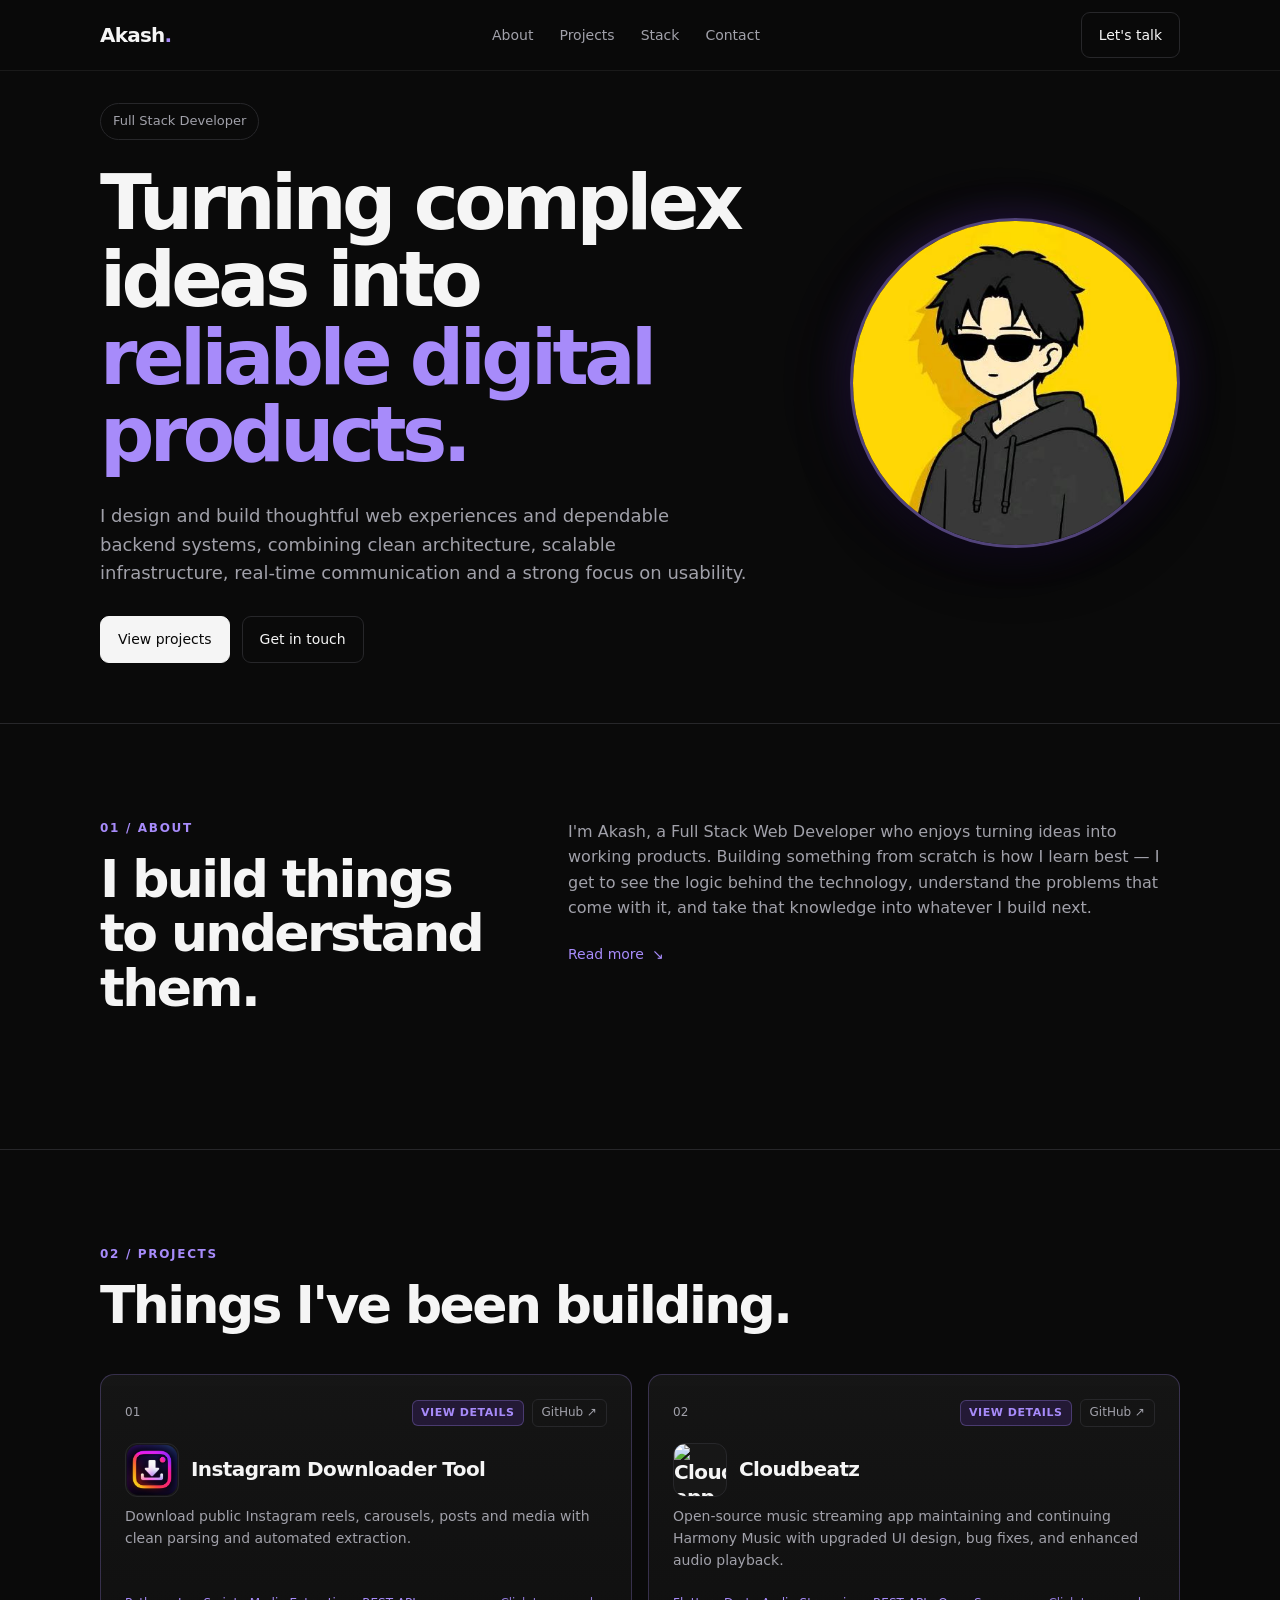
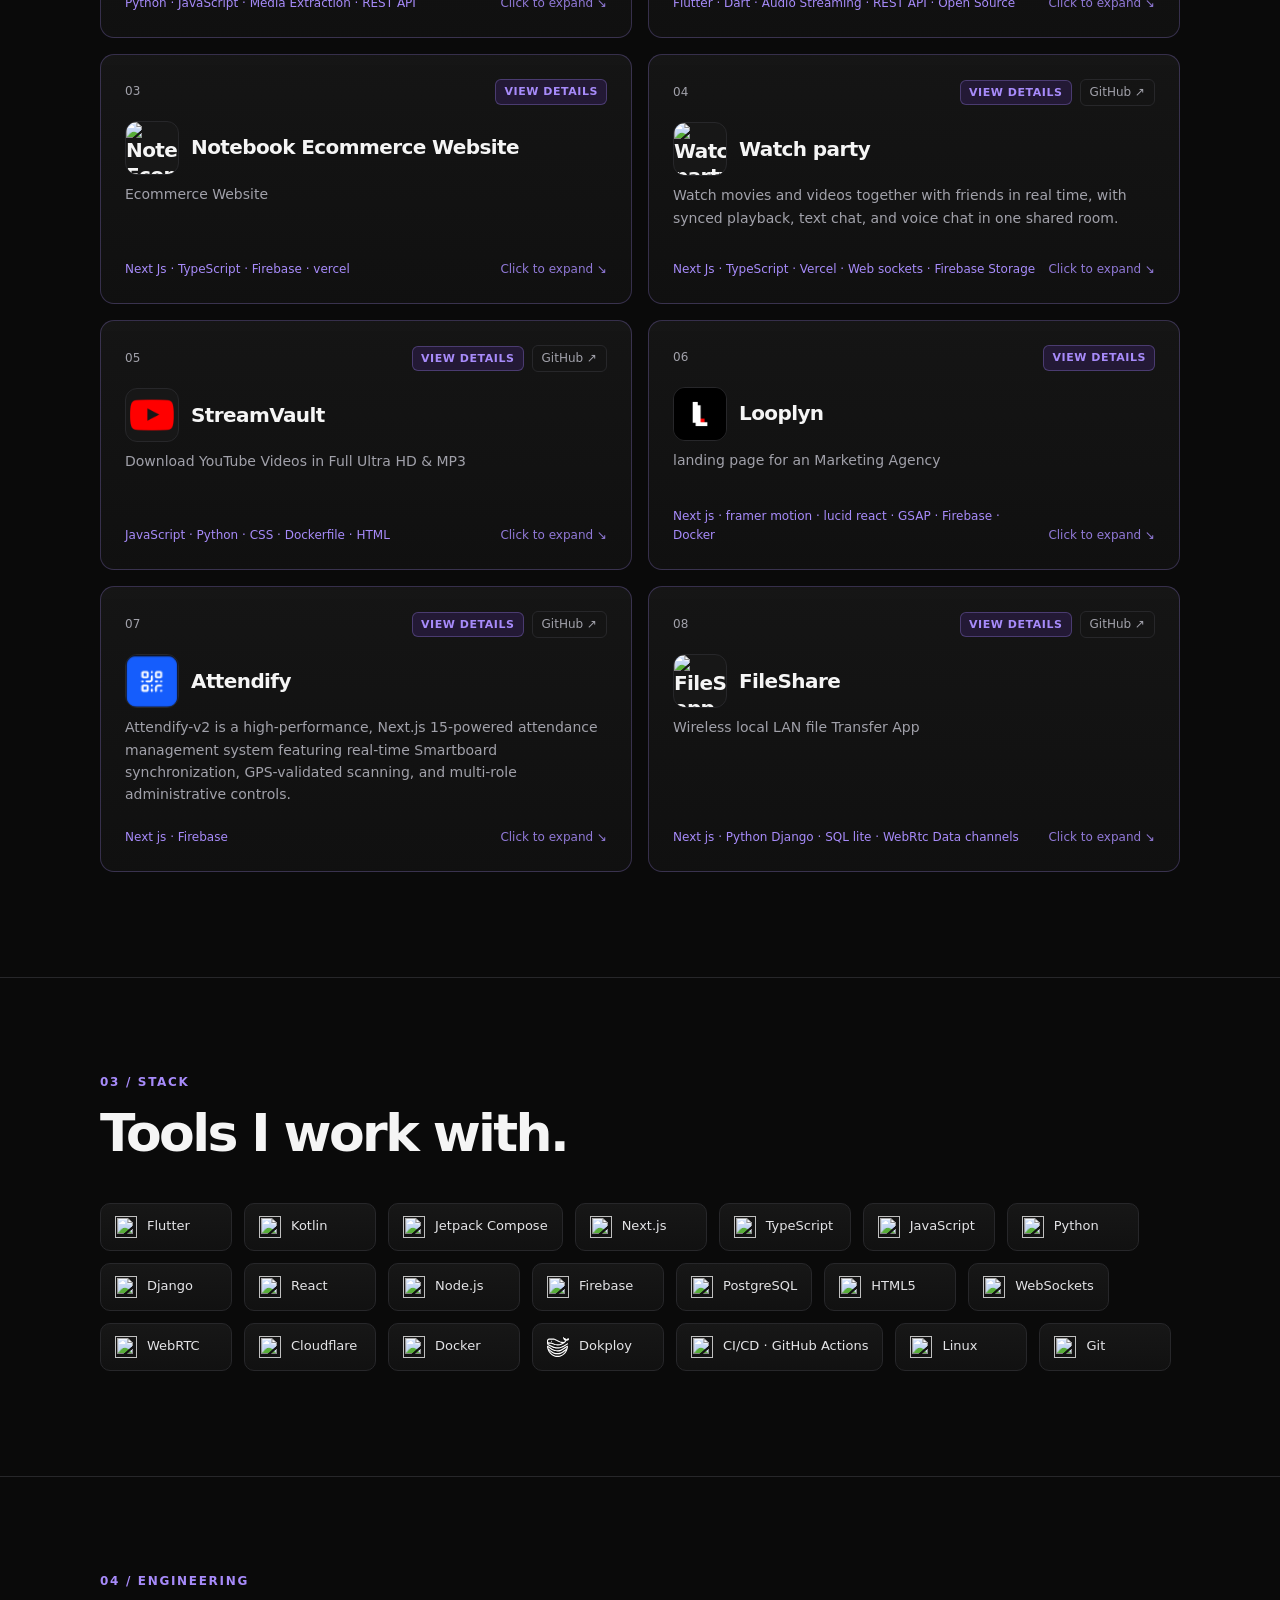
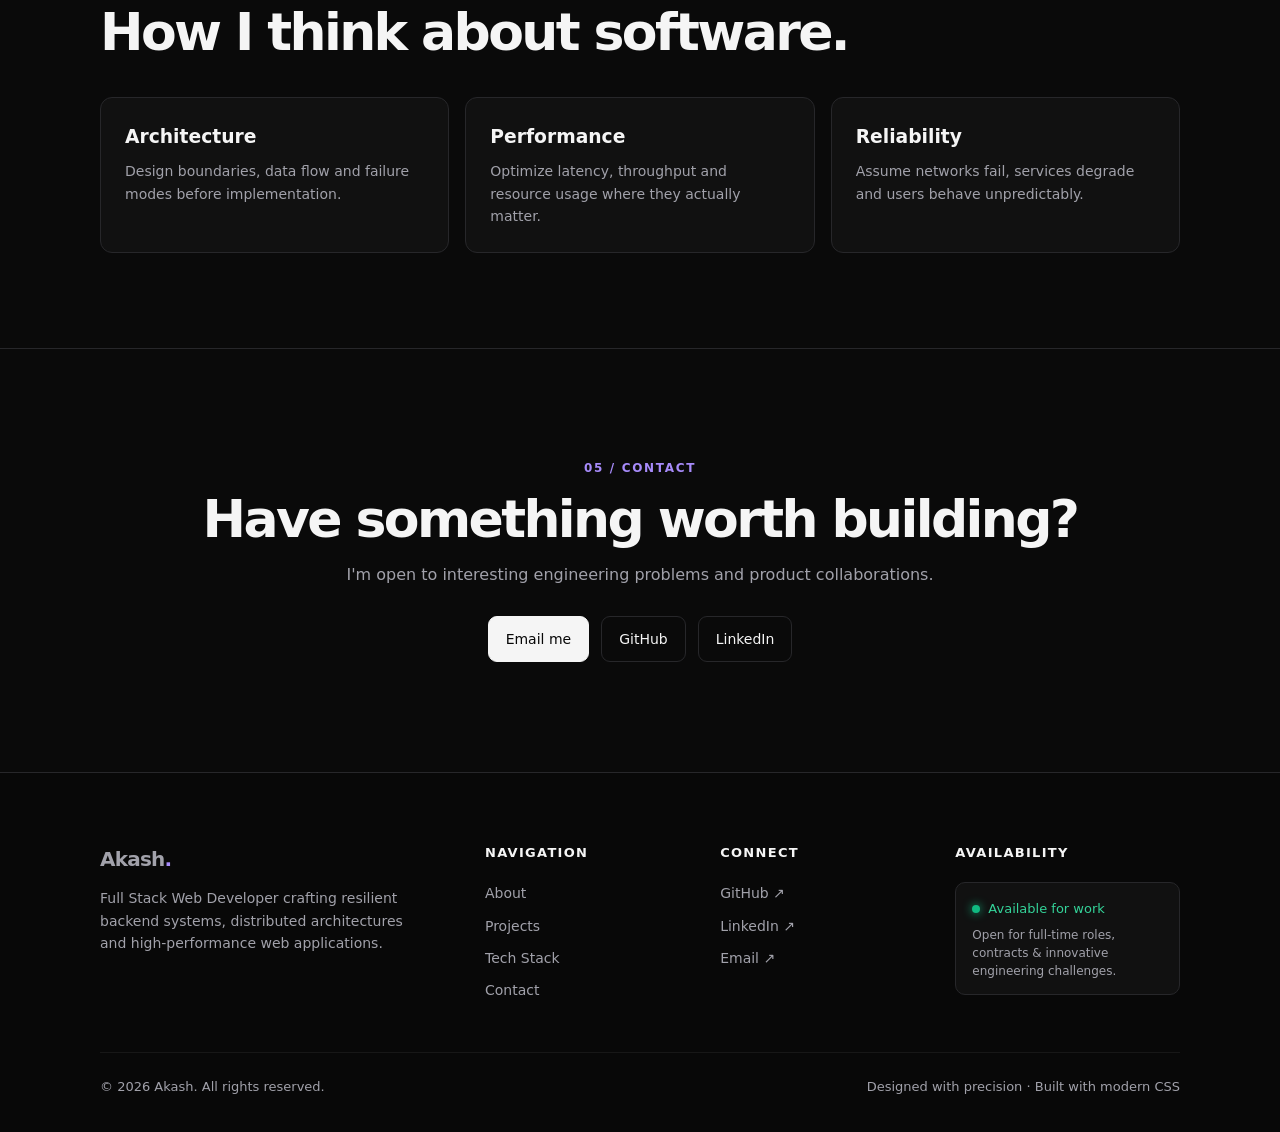
==== commit 87ddbf90: "Update projects layout to 3-column grid" ====
--- a/index.html
+++ b/index.html
@@ -6,7 +6,7 @@
   <meta name="viewport" content="width=device-width, initial-scale=1.0">
   <meta name="description"
     content="Akash — Developer portfolio. Full Stack Web Developer focused on backend systems, distributed systems, WebRTC and modern web applications.">
-  <title>Akash — Developer Portfolio</title>
+  <title>Akash</title>
   <link rel="stylesheet" href="style.css">
 </head>
 
@@ -60,12 +60,15 @@
           <p>
             I'm Akash, a Full Stack Web Developer who enjoys turning ideas into working products. Building something from scratch is how I learn best — I get to see the logic behind the technology, understand the problems that come with it, and take that knowledge into whatever I build next.
           </p>
-          <p>
+          <div class="about-more" id="aboutMore">
+            <p>
             I usually start with a prototype, learn from what breaks, and then iterate on the architecture and implementation. I enjoy the process of solving problems that initially seem difficult and eventually making them work reliably for real users.
-          </p>
-          <p>
+            </p>
+            <p>
             I'm currently pursuing a B.Tech after completing my Diploma in Computer Science, and I spend most of my time building web applications and exploring new technologies across the stack.
-          </p>
+            </p>
+          </div>
+          <button class="read-more-btn" id="aboutToggle" type="button" aria-expanded="false">Read more <span>↘</span></button>
         </div>
       </div>
     </section>
@@ -175,6 +178,8 @@
     const portfolioProjects = JSON.parse(localStorage.getItem('akash-portfolio-projects') || 'null') || projects;
     const menuToggle = document.getElementById('menuToggle');
     const navLinks = document.getElementById('navLinks');
+    const aboutToggle = document.getElementById('aboutToggle');
+    const aboutMore = document.getElementById('aboutMore');
 
     menuToggle.addEventListener('click', () => {
       const isOpen = navLinks.classList.toggle('open');
@@ -187,6 +192,12 @@
       menuToggle.classList.remove('open');
       menuToggle.setAttribute('aria-expanded', 'false');
     }));
+
+    aboutToggle.addEventListener('click', () => {
+      const expanded = aboutMore.classList.toggle('visible');
+      aboutToggle.setAttribute('aria-expanded', String(expanded));
+      aboutToggle.innerHTML = expanded ? 'Read less <span>↗</span>' : 'Read more <span>↘</span>';
+    });
     const stackItems = [
       ['Flutter', 'flutter', '#02569B'],
       ['Kotlin', 'kotlin', '#7F52FF'],
@@ -211,7 +222,7 @@
       ['Git', 'git', '#F05032']
     ];
 
-    document.getElementById('stackGrid').innerHTML = stackItems.map(([name, icon, color]) => {
+    const makeStackItem = ([name, icon, color]) => {
       const iconUrl = icon === 'dokploy' ? 'assets/dokploy.svg' : `https://cdn.simpleicons.org/${icon}/${color.slice(1)}`;
       const colorUrl = icon === 'dokploy' ? 'assets/dokploy.svg' : `https://cdn.simpleicons.org/${icon}/${color.slice(1)}`;
       return `
@@ -220,11 +231,12 @@
         <img class="stack-icon-brand" src="${colorUrl}" alt="" loading="lazy">
         <span>${name}</span>
       </span>`;
-    }).join('');
+    };
+    document.getElementById('stackGrid').innerHTML = stackItems.map(makeStackItem).join('');
 
     function renderProjects() {
-      projectsGrid.innerHTML = portfolioProjects.map((project, index) => `
-        <article class="project project-clickable" data-project="${project.id}" tabindex="0" role="button" aria-label="View ${project.name} details">
+      const makeCard = (project, index) => `
+        <article class="project project-clickable ${index === 0 ? 'featured-project' : ''}" data-project="${project.id}" tabindex="0" role="button" aria-label="View ${project.name} details">
           <div>
             <div class="project-header">
               <span class="project-number">${String(index + 1).padStart(2, '0')}</span>
@@ -240,7 +252,8 @@
             <div class="project-tech">${project.tags.join(' · ')}</div>
             <span class="project-expand-hint">Click to expand ↘</span>
           </div>
-        </article>`).join('');
+        </article>`;
+      projectsGrid.innerHTML = portfolioProjects.map(makeCard).join('');
 
       projectsGrid.querySelectorAll('.project').forEach(card => {
         const project = portfolioProjects.find(item => item.id === card.dataset.project);
@@ -254,6 +267,7 @@
           }
         });
       });
+
     }
 
     renderProjects();
--- a/style.css
+++ b/style.css
@@ -243,11 +243,53 @@
   margin-top: 18px;
 }
 
+.about-more {
+  display: none;
+}
+
+.about-more.visible {
+  display: block;
+}
+
+.read-more-btn {
+  display: inline-flex;
+  align-items: center;
+  gap: 8px;
+  margin-top: 22px;
+  padding: 0;
+  border: 0;
+  background: transparent;
+  color: var(--accent-2);
+  font: inherit;
+  font-size: 14px;
+  cursor: pointer;
+}
+
+.read-more-btn span {
+  transition: transform .2s ease;
+}
+
+.read-more-btn:hover span {
+  transform: translate(3px, 3px);
+}
+
 .stack {
   display: flex;
   flex-wrap: wrap;
   gap: 12px;
   align-content: start;
+}
+
+#stackGrid {
+  display: flex;
+  flex-direction: row;
+  flex-wrap: wrap;
+  gap: 12px;
+  width: auto;
+  margin-left: 0;
+  overflow: visible;
+  padding: 4px 0 10px;
+  mask-image: none;
 }
 
 .tag {
@@ -261,6 +303,7 @@
 
 .stack-item {
   min-width: 132px;
+  flex: 0 0 auto;
   display: inline-flex;
   align-items: center;
   gap: 10px;
@@ -301,13 +344,16 @@
 
 .projects {
   display: grid;
-  grid-template-columns: repeat(2, 1fr);
+  grid-template-columns: repeat(2, minmax(0, 1fr));
   gap: 16px;
+  padding: 4px 0 10px;
 }
 
 .project {
-  padding: 28px;
+  padding: 24px;
+  width: auto;
   min-height: 250px;
+  flex: initial;
   background: var(--surface);
   border: 1px solid var(--line);
   border-radius: 14px;
@@ -315,6 +361,12 @@
   flex-direction: column;
   justify-content: space-between;
   transition: .2s ease;
+}
+
+.featured-project {
+  min-height: 250px;
+  background: linear-gradient(135deg, rgba(124, 58, 237, .13), rgba(17, 17, 17, .96) 48%);
+  border-color: rgba(167, 139, 250, .35);
 }
 
 .project:hover {
@@ -379,9 +431,10 @@
 }
 
 .project h3 {
-  font-size: 25px;
-  margin: 18px 0 8px;
-  letter-spacing: -.035em;
+  font-size: 20px;
+  margin: 16px 0 8px;
+  letter-spacing: -.03em;
+  line-height: 1.25;
 }
 
 .project-title {
@@ -985,6 +1038,9 @@
   }
   .footer-status-card {
     grid-column: span 3;
+  }
+  .projects {
+    grid-template-columns: repeat(2, minmax(0, 1fr));
   }
 }
 
@@ -1086,17 +1142,37 @@
   }
 
   .about,
-  .projects,
   .principles {
     grid-template-columns: 1fr;
   }
 
+  .projects {
+    display: flex;
+    gap: 12px;
+    overflow-x: auto;
+    scroll-snap-type: x mandatory;
+    overscroll-behavior-x: contain;
+    scrollbar-width: none;
+    padding: 4px 14px 14px;
+    margin-left: -14px;
+    margin-right: -14px;
+  }
+
+  .projects::-webkit-scrollbar {
+    display: none;
+  }
+
   .stack {
     gap: 10px;
   }
 
+  #stackGrid {
+    gap: 10px;
+  }
+
   .stack-item {
     min-width: 0;
+    flex: 1 1 calc(50% - 10px);
     flex: 1 1 calc(50% - 10px);
     padding: 11px 10px;
     gap: 8px;
@@ -1129,6 +1205,22 @@
   .project {
     min-height: auto;
     padding: 22px;
+    width: auto;
+    flex: 0 0 calc(100vw - 42px);
+    scroll-snap-align: start;
+  }
+
+  .featured-project {
+    grid-column: auto;
+    min-height: auto;
+  }
+
+  .project.reveal-left {
+    transform: translateX(-36px);
+  }
+
+  .project.reveal-right {
+    transform: translateX(36px);
   }
 
   .project-card-icon {
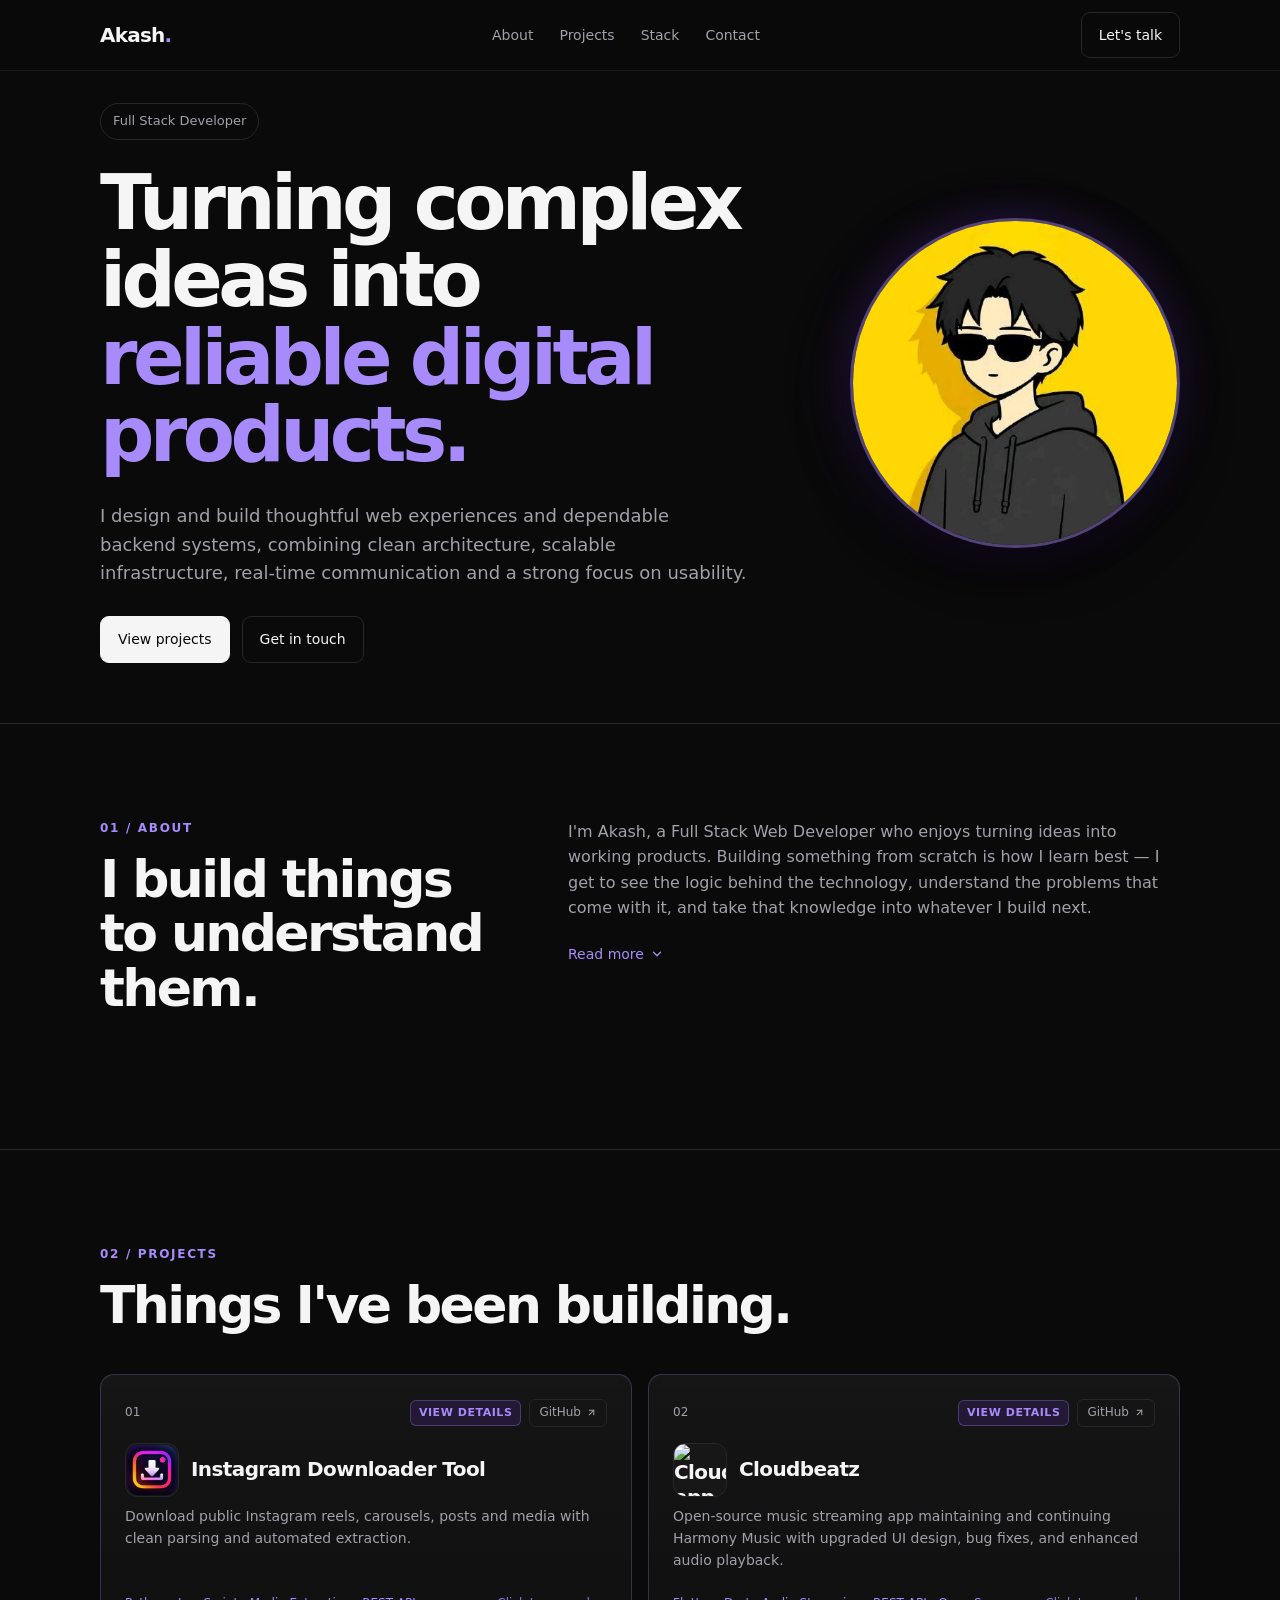
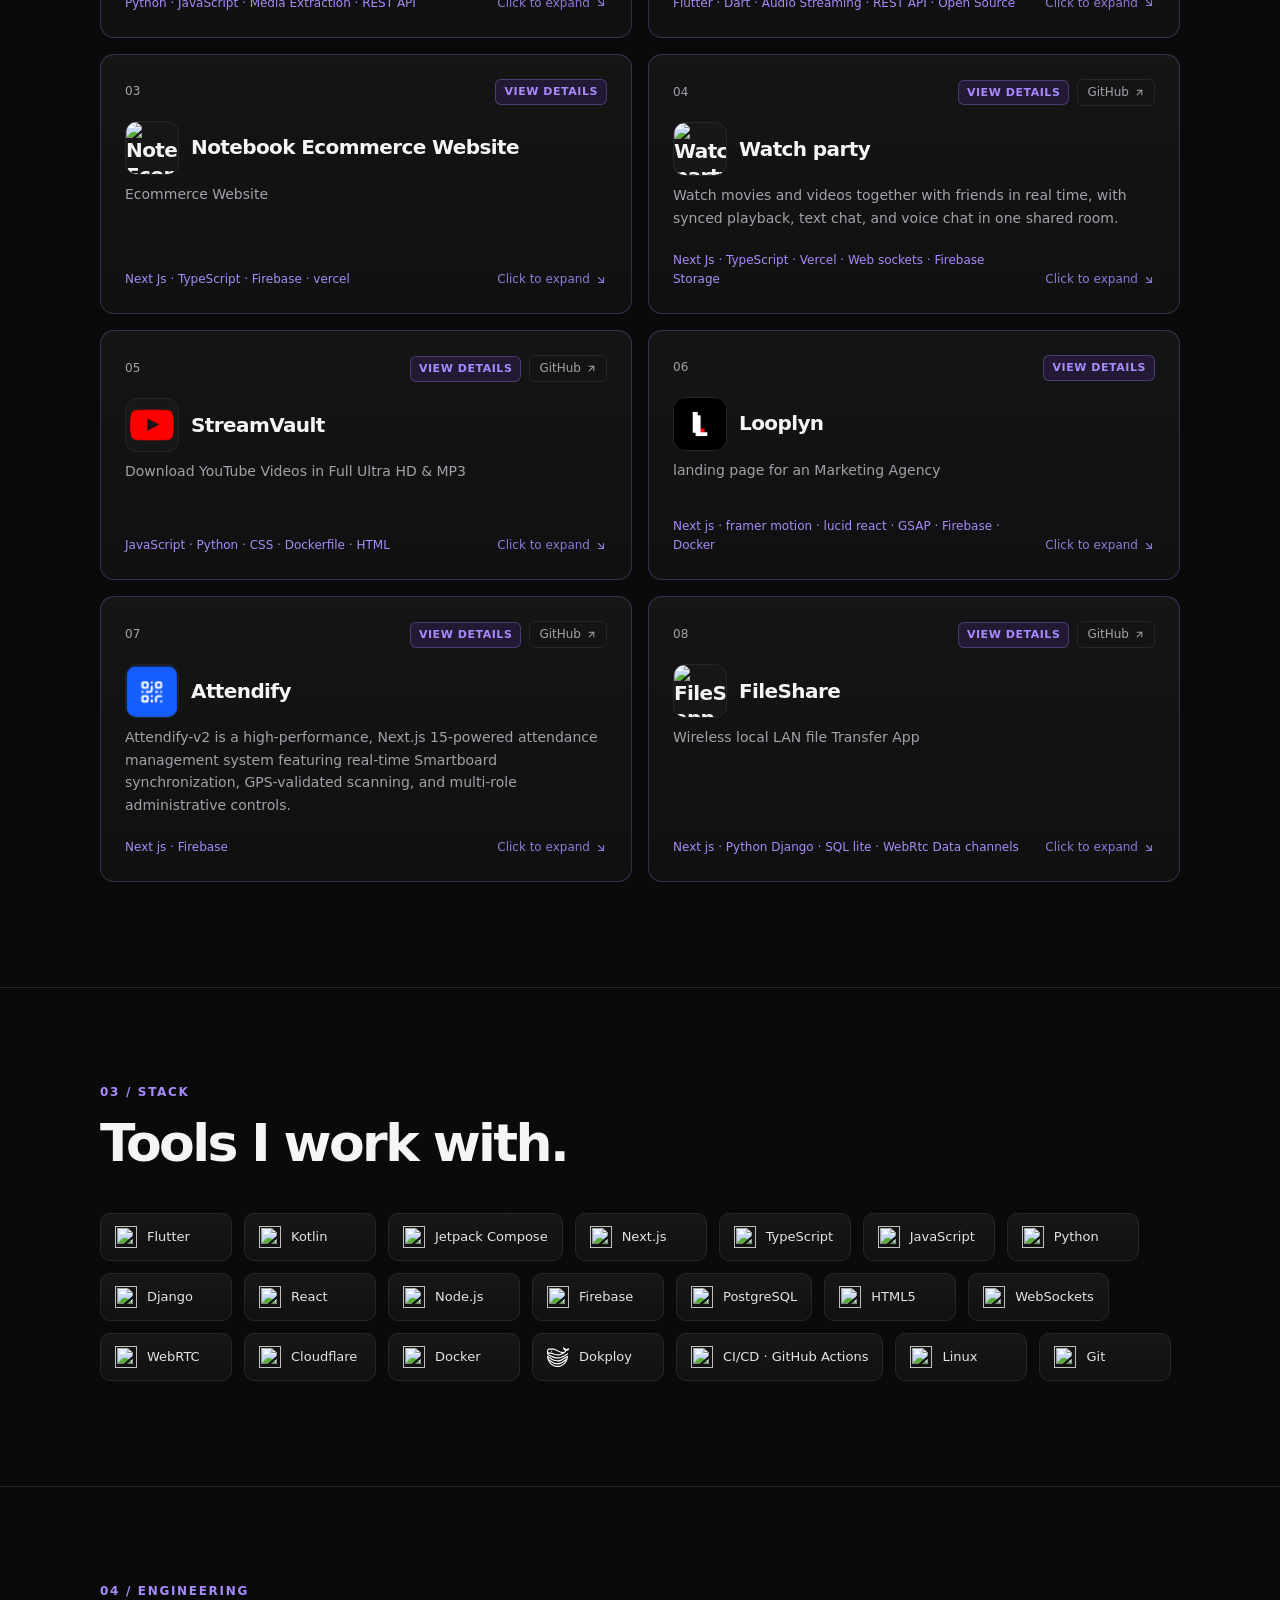
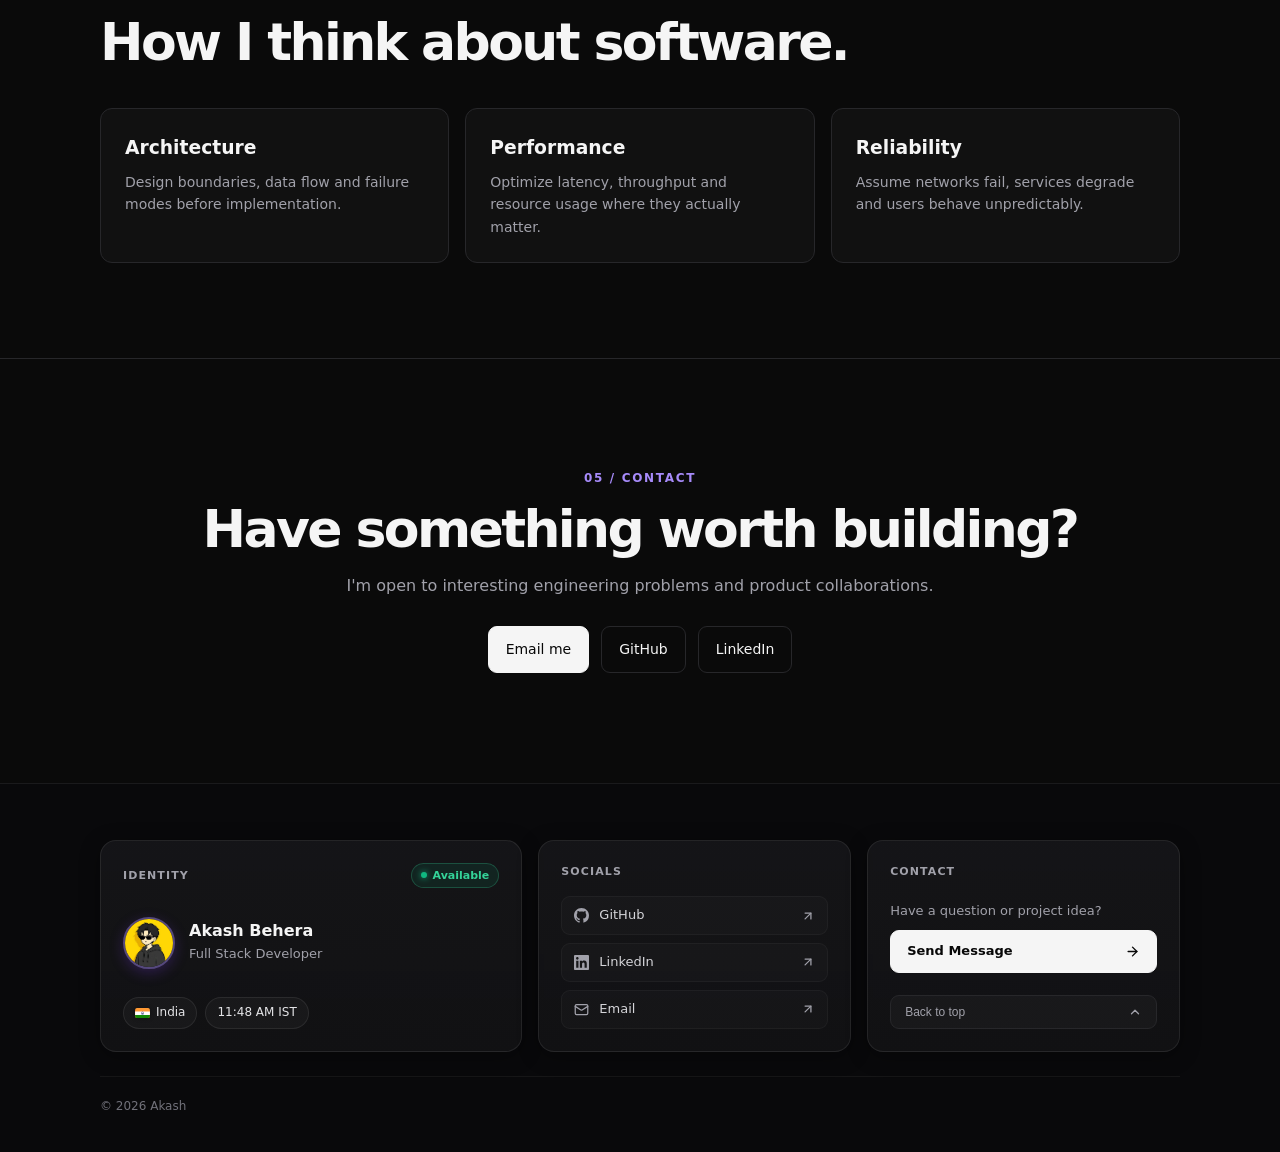
==== commit 2dba723c: "feat: redesign footer into bento layout and add icon to read more button" ====
--- a/index.html
+++ b/index.html
@@ -68,7 +68,10 @@
             I'm currently pursuing a B.Tech after completing my Diploma in Computer Science, and I spend most of my time building web applications and exploring new technologies across the stack.
             </p>
           </div>
-          <button class="read-more-btn" id="aboutToggle" type="button" aria-expanded="false">Read more <span>↘</span></button>
+          <button class="read-more-btn" id="aboutToggle" type="button" aria-expanded="false">
+            <span>Read more</span>
+            <svg class="read-more-icon" width="14" height="14" viewBox="0 0 24 24" fill="none" stroke="currentColor" stroke-width="2.2" stroke-linecap="round" stroke-linejoin="round"><path d="m6 9 6 6 6-6"/></svg>
+          </button>
         </div>
       </div>
     </section>
@@ -128,46 +131,143 @@
 
   <footer>
     <div class="container">
-      <div class="footer-top">
-        <div class="footer-brand">
-          <a class="logo" href="#">Akash<span>.</span></a>
-          <p>Full Stack Web Developer crafting resilient backend systems, distributed architectures and high-performance web applications.</p>
-        </div>
-
-        <div class="footer-col">
-          <h4>Navigation</h4>
-          <ul>
-            <li><a href="#about">About</a></li>
-            <li><a href="#projects">Projects</a></li>
-            <li><a href="#stack">Tech Stack</a></li>
-            <li><a href="#contact">Contact</a></li>
-          </ul>
-        </div>
-
-        <div class="footer-col">
-          <h4>Connect</h4>
-          <ul>
-            <li><a href="https://github.com/AkashKumar-Behera" target="_blank" rel="noreferrer">GitHub ↗</a></li>
-            <li><a href="https://www.linkedin.com/in/akash-behera-253909375/" target="_blank" rel="noreferrer">LinkedIn ↗</a></li>
-            <li><a href="mailto:akashkumar48874@gmail.com">Email ↗</a></li>
-          </ul>
-        </div>
-
-        <div class="footer-col">
-          <h4>Availability</h4>
-          <div class="footer-status-card">
-            <div class="status-badge">
-              <span class="status-dot"></span>
-              Available for work
+      <div class="footer-bento">
+        <!-- Profile & Real Info Card -->
+        <div class="bento-card bento-profile">
+          <div class="bento-card-header">
+            <span class="bento-tag">Identity</span>
+            <span class="bento-status-badge"><span class="bento-live-dot"></span>Available</span>
+          </div>
+          <div class="bento-profile-top">
+            <img class="bento-avatar" src="186453160.jpg" alt="Akash avatar">
+            <div class="bento-user-info">
+              <div class="bento-name">Akash Behera</div>
+              <div class="bento-role">Full Stack Developer</div>
             </div>
-            <p class="status-desc">Open for full-time roles, contracts & innovative engineering challenges.</p>
-          </div>
-        </div>
-      </div>
-
-      <div class="footer-bottom">
-        <span>© 2026 Akash. All rights reserved.</span>
-        <span class="crafted">Designed with precision · Built with modern CSS</span>
+          </div>
+          <div class="bento-profile-tags">
+            <span class="bento-pill bento-pill-country">
+              <svg class="india-flag-icon" viewBox="0 0 122.88 85.48" width="16" height="11" aria-hidden="true">
+                <style>
+                  .ind-st0{fill:#128807;}
+                  .ind-st1{fill:#FF9933;}
+                  .ind-st2{fill:#FFFFFF;}
+                  .ind-st3{fill:#000088;}
+                </style>
+                <g>
+                  <path class="ind-st1" d="M6.71,0h109.46c3.7,0.02,6.71,3.05,6.71,6.75v71.98c0,3.71-3.04,6.75-6.75,6.75l-109.42,0 C3.02,85.46,0,82.43,0,78.73V6.75C0,3.05,3.01,0.02,6.71,0L6.71,0z"/>
+                  <polygon class="ind-st2" points="0,28.49 122.88,28.49 122.88,56.99 0,56.99 0,28.49"/>
+                  <path class="ind-st0" d="M0,56.99h122.88v21.74c0,3.71-3.04,6.75-6.75,6.75l-109.42,0C3.02,85.46,0,82.43,0,78.73V56.99L0,56.99z"/>
+                  <path class="ind-st3" d="M72.84,42.74c0-6.3-5.1-11.4-11.4-11.4s-11.4,5.1-11.4,11.4c0,6.29,5.1,11.4,11.4,11.4 S72.84,49.04,72.84,42.74L72.84,42.74z"/>
+                  <path class="ind-st2" d="M71.41,42.74c0-5.51-4.46-9.97-9.97-9.97s-9.97,4.46-9.97,9.97c0,5.51,4.46,9.97,9.97,9.97 S71.41,48.25,71.41,42.74L71.41,42.74z"/>
+                  <path class="ind-st3" d="M63.43,42.74c0-1.1-0.89-2-1.99-2s-1.99,0.89-1.99,2c0,1.1,0.89,1.99,1.99,1.99S63.43,43.84,63.43,42.74 L63.43,42.74z"/>
+                  <path class="ind-st3" d="M71.82,44.11c0.04-0.27-0.16-0.52-0.43-0.56c-0.27-0.04-0.52,0.16-0.56,0.43s0.16,0.52,0.43,0.56 C71.54,44.57,71.79,44.38,71.82,44.11L71.82,44.11z"/>
+                  <polygon class="ind-st3" points="61.44,52.71 61.78,46.73 61.44,43.88 61.1,46.73 61.44,52.71"/>
+                  <path d="M71.11,46.75c0.11-0.25-0.02-0.55-0.27-0.65c-0.25-0.11-0.55,0.02-0.65,0.27c-0.11,0.25,0.02,0.55,0.27,0.65 C70.72,47.12,71.01,47,71.11,46.75L71.11,46.75z"/>
+                  <polygon points="58.86,52.37 60.74,46.68 61.15,43.84 60.08,46.51 58.86,52.37"/>
+                  <path d="M69.75,49.12c0.17-0.22,0.13-0.53-0.09-0.7c-0.22-0.17-0.53-0.13-0.7,0.09c-0.17,0.22-0.13,0.53,0.09,0.7 C69.27,49.38,69.58,49.33,69.75,49.12L69.75,49.12z"/>
+                  <polygon points="56.45,51.38 59.74,46.37 60.87,43.73 59.15,46.02 56.45,51.38"/>
+                  <path d="M67.81,51.05c0.22-0.17,0.26-0.48,0.09-0.7c-0.17-0.22-0.48-0.26-0.7-0.09c-0.22,0.17-0.26,0.48-0.09,0.7 C67.28,51.17,67.6,51.22,67.81,51.05L67.81,51.05z"/>
+                  <polygon points="54.39,49.79 58.86,45.8 60.63,43.55 58.38,45.32 54.39,49.79"/>
+                  <path d="M65.45,52.42c0.25-0.11,0.38-0.4,0.27-0.65c-0.11-0.25-0.4-0.38-0.65-0.27c-0.25,0.1-0.38,0.4-0.27,0.65 C64.9,52.4,65.19,52.52,65.45,52.42L65.45,52.42z"/>
+                  <polygon points="52.8,47.73 58.16,45.03 60.45,43.31 57.81,44.44 52.8,47.73"/>
+                  <path d="M62.81,53.12c0.27-0.04,0.46-0.29,0.43-0.56c-0.04-0.27-0.29-0.46-0.56-0.43c-0.27,0.04-0.46,0.29-0.43,0.56 C62.28,52.97,62.53,53.16,62.81,53.12L62.81,53.12z"/>
+                  <polygon points="51.81,45.32 57.68,44.1 60.34,43.04 57.5,43.44 51.81,45.32"/>
+                  <path d="M60.07,53.12c0.27,0.04,0.52-0.16,0.56-0.43c0.04-0.27-0.16-0.52-0.43-0.56c-0.27-0.04-0.52,0.16-0.56,0.43 C59.61,52.84,59.8,53.09,60.07,53.12L60.07,53.12z"/>
+                  <polygon points="51.47,42.74 57.45,43.08 60.3,42.74 57.45,42.4 51.47,42.74"/>
+                  <path d="M57.43,52.42c0.25,0.11,0.55-0.02,0.65-0.27s-0.02-0.55-0.27-0.65c-0.25-0.11-0.55,0.02-0.65,0.27 C57.06,52.02,57.18,52.31,57.43,52.42L57.43,52.42z"/>
+                  <polygon points="51.81,40.16 57.5,42.04 60.34,42.45 57.68,41.38 51.81,40.16"/>
+                  <path d="M55.06,51.05c0.22,0.17,0.53,0.13,0.7-0.09c0.17-0.22,0.13-0.53-0.09-0.7c-0.22-0.17-0.53-0.13-0.7,0.09 C54.81,50.57,54.85,50.88,55.06,51.05L55.06,51.05z"/>
+                  <polygon points="52.8,37.75 57.81,41.04 60.45,42.17 58.16,40.45 52.8,37.75"/>
+                  <path d="M53.13,49.12c0.17,0.22,0.48,0.26,0.7,0.09c0.22-0.17,0.26-0.48,0.09-0.7c-0.17-0.22-0.48-0.26-0.7-0.09 C53.01,48.58,52.96,48.9,53.13,49.12L53.13,49.12z"/>
+                  <polygon points="54.39,35.69 58.38,40.16 60.63,41.94 58.86,39.68 54.39,35.69"/>
+                  <path d="M51.76,46.75c0.11,0.25,0.4,0.38,0.65,0.27c0.25-0.11,0.38-0.4,0.27-0.65c-0.11-0.25-0.4-0.38-0.65-0.27 C51.78,46.2,51.66,46.49,51.76,46.75L51.76,46.75z"/>
+                  <polygon points="56.45,34.1 59.15,39.46 60.87,41.75 59.74,39.12 56.45,34.1"/>
+                  <path d="M51.06,44.11c0.04,0.27,0.29,0.46,0.56,0.43c0.27-0.04,0.46-0.29,0.43-0.56c-0.04-0.27-0.29-0.46-0.56-0.43 C51.21,43.58,51.02,43.83,51.06,44.11L51.06,44.11z"/>
+                  <polygon points="58.86,33.11 60.08,38.98 61.15,41.64 60.74,38.8 58.86,33.11"/>
+                  <path d="M51.06,41.37c-0.04,0.27,0.16,0.52,0.43,0.56c0.27,0.04,0.52-0.16,0.56-0.43c0.04-0.27-0.16-0.52-0.43-0.56 C51.34,40.91,51.09,41.1,51.06,41.37L51.06,41.37z"/>
+                  <polygon points="61.44,32.77 61.1,38.75 61.44,41.6 61.78,38.75 61.44,32.77"/>
+                  <path d="M51.77,38.73c-0.11,0.25,0.02,0.55,0.27,0.65c0.25,0.1,0.55-0.02,0.65-0.27c0.11-0.25-0.02-0.55-0.27-0.65 C52.16,38.36,51.87,38.48,51.77,38.73L51.77,38.73z"/>
+                  <polygon points="64.02,33.11 62.14,38.8 61.73,41.64 62.8,38.98 64.02,33.11"/>
+                  <path d="M53.13,36.37c-0.17,0.22-0.13,0.53,0.09,0.7c0.22,0.17,0.53,0.13,0.7-0.09c0.17-0.22,0.13-0.53-0.09-0.7 C53.61,36.11,53.3,36.15,53.13,36.37L53.13,36.37z"/>
+                  <polygon points="66.43,34.1 63.14,39.12 62.01,41.75 63.73,39.46 66.43,34.1"/>
+                  <path d="M55.07,34.43c-0.22,0.17-0.26,0.48-0.09,0.7c0.17,0.22,0.48,0.26,0.7,0.09c0.22-0.17,0.26-0.48,0.09-0.7 S55.28,34.27,55.07,34.43L55.07,34.43z"/>
+                  <polygon points="68.49,35.69 64.02,39.68 62.25,41.94 64.5,40.16 68.49,35.69"/>
+                  <path d="M57.43,33.07c-0.25,0.11-0.37,0.4-0.27,0.65c0.11,0.25,0.4,0.38,0.65,0.27c0.25-0.11,0.38-0.4,0.27-0.65 C57.98,33.08,57.69,32.96,57.43,33.07L57.43,33.07z"/>
+                  <polygon points="70.08,37.75 64.72,40.45 62.43,42.17 65.07,41.04 70.08,37.75"/>
+                  <path d="M60.07,32.36c-0.27,0.04-0.46,0.29-0.43,0.56c0.04,0.27,0.29,0.46,0.56,0.43c0.27-0.04,0.47-0.29,0.43-0.56 C60.6,32.52,60.35,32.32,60.07,32.36L60.07,32.36z"/>
+                  <polygon points="71.07,40.16 65.2,41.38 62.54,42.45 65.38,42.04 71.07,40.16"/>
+                  <path d="M62.81,32.36c-0.27-0.04-0.52,0.16-0.56,0.43c-0.04,0.27,0.16,0.52,0.43,0.56c0.27,0.04,0.52-0.16,0.56-0.43 C63.27,32.65,63.08,32.39,62.81,32.36L62.81,32.36z"/>
+                  <polygon points="71.41,42.74 65.43,42.4 62.58,42.74 65.43,43.08 71.41,42.74"/>
+                  <path d="M65.45,33.07c-0.25-0.11-0.55,0.02-0.65,0.27c-0.11,0.25,0.02,0.55,0.27,0.65c0.25,0.1,0.55-0.02,0.65-0.27 C65.82,33.46,65.7,33.17,65.45,33.07L65.45,33.07z"/>
+                  <polygon points="71.07,45.32 65.38,43.44 62.54,43.04 65.2,44.1 71.07,45.32"/>
+                  <path d="M67.81,34.43c-0.22-0.17-0.53-0.13-0.7,0.09c-0.17,0.22-0.13,0.53,0.09,0.7c0.22,0.17,0.53,0.13,0.7-0.09 C68.07,34.91,68.03,34.6,67.81,34.43L67.81,34.43z"/>
+                  <polygon points="70.08,47.73 65.07,44.44 62.43,43.31 64.72,45.03 70.08,47.73"/>
+                  <path d="M69.75,36.37c-0.17-0.22-0.48-0.26-0.7-0.09s-0.26,0.48-0.09,0.7c0.17,0.22,0.48,0.26,0.7,0.09 C69.87,36.9,69.92,36.58,69.75,36.37L69.75,36.37z"/>
+                  <polygon points="68.49,49.79 64.5,45.32 62.25,43.55 64.02,45.8 68.49,49.79"/>
+                  <path d="M71.12,38.73c-0.11-0.25-0.4-0.38-0.65-0.27s-0.38,0.4-0.27,0.65c0.11,0.25,0.4,0.37,0.65,0.27 C71.1,39.28,71.22,38.99,71.12,38.73L71.12,38.73z"/>
+                  <polygon points="66.43,51.38 63.73,46.02 62.01,43.73 63.14,46.37 66.43,51.38"/>
+                  <path d="M71.82,41.37c-0.04-0.27-0.29-0.46-0.56-0.43c-0.27,0.04-0.46,0.29-0.43,0.56c0.04,0.27,0.29,0.46,0.56,0.43 C71.67,41.9,71.86,41.65,71.82,41.37L71.82,41.37z"/>
+                  <polygon points="64.02,52.37 62.8,46.51 61.73,43.84 62.14,46.68 64.02,52.37"/>
+                </g>
+              </svg>
+              <span>India</span>
+            </span>
+            <span class="bento-pill" title="Local Time"><span id="footerLocalTime">IST</span></span>
+          </div>
+        </div>
+
+        <!-- Quick Connect Box -->
+        <div class="bento-card bento-connect">
+          <div class="bento-card-header">
+            <span class="bento-tag">Socials</span>
+          </div>
+          <div class="bento-links">
+            <a class="bento-link" href="https://github.com/AkashKumar-Behera" target="_blank" rel="noreferrer">
+              <span class="bento-link-left">
+                <svg width="15" height="15" viewBox="0 0 24 24" fill="currentColor"><path d="M12 0C5.37 0 0 5.37 0 12c0 5.31 3.435 9.795 8.205 11.385.6.105.825-.255.825-.57 0-.285-.015-1.23-.015-2.235-3.015.555-3.795-.735-4.035-1.41-.135-.345-.72-1.41-1.23-1.695-.42-.225-1.02-.78-.015-.795.945-.015 1.62.87 1.845 1.23 1.08 1.815 2.805 1.305 3.495.99.105-.78.42-1.305.765-1.605-2.67-.3-5.46-1.335-5.46-5.925 0-1.305.465-2.385 1.23-3.225-.12-.3-.54-1.53.12-3.18 0 0 1.005-.315 3.3 1.23.96-.27 1.98-.405 3-.405s2.04.135 3 .405c2.295-1.56 3.3-1.23 3.3-1.23.66 1.65.24 2.88.12 3.18.765.84 1.23 1.905 1.23 3.225 0 4.605-2.805 5.625-5.475 5.925.435.375.81 1.095.81 2.22 0 1.605-.015 2.895-.015 3.3 0 .315.225.69.825.57A12.02 12.02 0 0024 12c0-6.63-5.37-12-12-12z"/></svg>
+                <span>GitHub</span>
+              </span>
+              <svg class="bento-arrow-icon" width="14" height="14" viewBox="0 0 24 24" fill="none" stroke="currentColor" stroke-width="2.2" stroke-linecap="round" stroke-linejoin="round"><path d="M7 17L17 7"/><path d="M7 7h10v10"/></svg>
+            </a>
+            <a class="bento-link" href="https://www.linkedin.com/in/akash-behera-253909375/" target="_blank" rel="noreferrer">
+              <span class="bento-link-left">
+                <svg width="15" height="15" viewBox="0 0 24 24" fill="currentColor"><path d="M20.447 20.452h-3.554v-5.569c0-1.328-.027-3.037-1.852-3.037-1.853 0-2.136 1.445-2.136 2.939v5.667H9.351V9h3.414v1.561h.046c.477-.9 1.637-1.85 3.37-1.85 3.601 0 4.267 2.37 4.267 5.455v6.286zM5.337 7.433c-1.144 0-2.063-.926-2.063-2.065 0-1.138.92-2.063 2.063-2.063 1.14 0 2.064.925 2.064 2.063 0 1.139-.925 2.065-2.064 2.065zm1.782 13.019H3.555V9h3.564v11.452zM22.225 0H1.771C.792 0 0 .774 0 1.729v20.542C0 23.227.792 24 1.771 24h20.451c.979 0 1.778-.773 1.778-1.729V1.73C24 .774 23.205 0 22.222 0h.003z"/></svg>
+                <span>LinkedIn</span>
+              </span>
+              <svg class="bento-arrow-icon" width="14" height="14" viewBox="0 0 24 24" fill="none" stroke="currentColor" stroke-width="2.2" stroke-linecap="round" stroke-linejoin="round"><path d="M7 17L17 7"/><path d="M7 7h10v10"/></svg>
+            </a>
+            <a class="bento-link" href="mailto:akashkumar48874@gmail.com">
+              <span class="bento-link-left">
+                <svg width="15" height="15" viewBox="0 0 24 24" fill="none" stroke="currentColor" stroke-width="2" stroke-linecap="round" stroke-linejoin="round"><rect width="20" height="16" x="2" y="4" rx="2"/><path d="m22 7-8.97 5.7a1.94 1.94 0 0 1-2.06 0L2 7"/></svg>
+                <span>Email</span>
+              </span>
+              <svg class="bento-arrow-icon" width="14" height="14" viewBox="0 0 24 24" fill="none" stroke="currentColor" stroke-width="2.2" stroke-linecap="round" stroke-linejoin="round"><path d="M7 17L17 7"/><path d="M7 7h10v10"/></svg>
+            </a>
+          </div>
+        </div>
+
+        <!-- Action & Navigation Box -->
+        <div class="bento-card bento-action">
+          <div class="bento-card-header">
+            <span class="bento-tag">Contact</span>
+          </div>
+          <div class="bento-action-box">
+            <p class="bento-action-desc">Have a question or project idea?</p>
+            <a class="btn primary bento-chat-btn" href="mailto:akashkumar48874@gmail.com">
+              <span>Send Message</span>
+              <svg class="btn-arrow-svg" width="15" height="15" viewBox="0 0 24 24" fill="none" stroke="currentColor" stroke-width="2.2" stroke-linecap="round" stroke-linejoin="round"><path d="M5 12h14"/><path d="m12 5 7 7-7 7"/></svg>
+            </a>
+          </div>
+          <button class="back-to-top bento-top-btn" id="backToTop" type="button" aria-label="Back to top">
+            <span>Back to top</span>
+            <svg class="top-arrow-svg" width="14" height="14" viewBox="0 0 24 24" fill="none" stroke="currentColor" stroke-width="2.2" stroke-linecap="round" stroke-linejoin="round"><path d="m18 15-6-6-6 6"/></svg>
+          </button>
+        </div>
+      </div>
+
+      <div class="footer-bottom-bar">
+        <span>© 2026 Akash</span>
       </div>
     </div>
   </footer>
@@ -196,7 +296,10 @@
     aboutToggle.addEventListener('click', () => {
       const expanded = aboutMore.classList.toggle('visible');
       aboutToggle.setAttribute('aria-expanded', String(expanded));
-      aboutToggle.innerHTML = expanded ? 'Read less <span>↗</span>' : 'Read more <span>↘</span>';
+      const icon = expanded
+        ? '<svg class="read-more-icon rotate" width="14" height="14" viewBox="0 0 24 24" fill="none" stroke="currentColor" stroke-width="2.2" stroke-linecap="round" stroke-linejoin="round"><path d="m18 15-6-6-6 6"/></svg>'
+        : '<svg class="read-more-icon" width="14" height="14" viewBox="0 0 24 24" fill="none" stroke="currentColor" stroke-width="2.2" stroke-linecap="round" stroke-linejoin="round"><path d="m6 9 6 6 6-6"/></svg>';
+      aboutToggle.innerHTML = `<span>${expanded ? 'Read less' : 'Read more'}</span>${icon}`;
     });
     const stackItems = [
       ['Flutter', 'flutter', '#02569B'],
@@ -242,7 +345,7 @@
               <span class="project-number">${String(index + 1).padStart(2, '0')}</span>
               <div class="project-actions">
                 <span class="project-badge-view">View Details</span>
-                ${project.github ? `<a class="project-link" href="${project.github}" target="_blank" rel="noreferrer" onclick="event.stopPropagation();">GitHub ↗</a>` : ''}
+                ${project.github ? `<a class="project-link" href="${project.github}" target="_blank" rel="noreferrer" onclick="event.stopPropagation();"><span>GitHub</span><svg width="11" height="11" viewBox="0 0 24 24" fill="none" stroke="currentColor" stroke-width="2.2" stroke-linecap="round" stroke-linejoin="round"><path d="M7 17L17 7"/><path d="M7 7h10v10"/></svg></a>` : ''}
               </div>
             </div>
             <h3 class="project-title">${project.icon ? `<img class="project-card-icon" src="${project.icon}" alt="${project.name} app icon">` : ''}<span>${project.name}</span></h3>
@@ -250,7 +353,7 @@
           </div>
           <div class="project-footer-row">
             <div class="project-tech">${project.tags.join(' · ')}</div>
-            <span class="project-expand-hint">Click to expand ↘</span>
+            <span class="project-expand-hint"><span>Click to expand</span><svg width="12" height="12" viewBox="0 0 24 24" fill="none" stroke="currentColor" stroke-width="2.2" stroke-linecap="round" stroke-linejoin="round"><path d="M7 7l10 10"/><path d="M17 7v10H7"/></svg></span>
           </div>
         </article>`;
       projectsGrid.innerHTML = portfolioProjects.map(makeCard).join('');
@@ -271,6 +374,29 @@
     }
 
     renderProjects();
+
+    const backToTop = document.getElementById('backToTop');
+    if (backToTop) {
+      backToTop.addEventListener('click', () => {
+        window.scrollTo({ top: 0, behavior: 'smooth' });
+      });
+    }
+
+    const timeEl = document.getElementById('footerLocalTime');
+    if (timeEl) {
+      const updateTime = () => {
+        const now = new Date();
+        const timeStr = now.toLocaleTimeString('en-US', {
+          timeZone: 'Asia/Kolkata',
+          hour: '2-digit',
+          minute: '2-digit',
+          hour12: true
+        });
+        timeEl.textContent = `${timeStr} IST`;
+      };
+      updateTime();
+      setInterval(updateTime, 30000);
+    }
   </script>
 
 </body>
--- a/style.css
+++ b/style.css
@@ -254,7 +254,7 @@
 .read-more-btn {
   display: inline-flex;
   align-items: center;
-  gap: 8px;
+  gap: 6px;
   margin-top: 22px;
   padding: 0;
   border: 0;
@@ -265,12 +265,16 @@
   cursor: pointer;
 }
 
-.read-more-btn span {
-  transition: transform .2s ease;
-}
-
-.read-more-btn:hover span {
-  transform: translate(3px, 3px);
+.read-more-icon {
+  transition: transform .25s ease;
+}
+
+.read-more-btn:hover .read-more-icon {
+  transform: translateY(2px);
+}
+
+.read-more-icon.rotate {
+  transform: translateY(-1px);
 }
 
 .stack {
@@ -421,7 +425,18 @@
   border: 1px solid var(--line);
   padding: 3px 9px;
   border-radius: 6px;
+  display: inline-flex;
+  align-items: center;
+  gap: 5px;
   transition: color 0.2s ease, border-color 0.2s ease, background 0.2s ease;
+}
+
+.project-link svg {
+  transition: transform 0.2s ease;
+}
+
+.project-link:hover svg {
+  transform: translate(1px, -1px);
 }
 
 .project-link:hover {
@@ -484,12 +499,22 @@
   color: var(--accent-2);
   white-space: nowrap;
   opacity: 0.85;
-  transition: transform 0.2s ease, opacity 0.2s ease;
+  display: inline-flex;
+  align-items: center;
+  gap: 5px;
+  transition: opacity 0.2s ease;
+}
+
+.project-expand-hint svg {
+  transition: transform 0.2s ease;
 }
 
 .project.project-clickable:hover .project-expand-hint {
+  opacity: 1;
+}
+
+.project.project-clickable:hover .project-expand-hint svg {
   transform: translate(2px, 2px);
-  opacity: 1;
 }
 
 .project-tech {
@@ -904,117 +929,255 @@
 }
 
 footer {
-  border-top: 1px solid var(--line);
-  background: #080808;
-  padding: 70px 0 35px;
-  color: var(--muted);
-  font-size: 14px;
-}
-
-.footer-top {
+  border-top: 1px solid rgba(255, 255, 255, 0.07);
+  background: #09090b;
+  padding: 56px 0 36px;
+}
+
+.footer-bento {
   display: grid;
-  grid-template-columns: 1.8fr 1fr 1fr 1.2fr;
-  gap: 48px;
-  margin-bottom: 50px;
-}
-
-.footer-brand .logo {
-  display: inline-block;
-  margin-bottom: 12px;
-}
-
-.footer-brand p {
-  max-width: 320px;
-  font-size: 14px;
-  line-height: 1.6;
-  color: var(--muted);
-}
-
-.footer-col h4 {
-  color: var(--text);
-  font-size: 13px;
+  grid-template-columns: 1.35fr 1fr 1fr;
+  gap: 16px;
+  margin-bottom: 24px;
+}
+
+.bento-card {
+  background: linear-gradient(180deg, rgba(24, 24, 27, 0.8) 0%, rgba(18, 18, 20, 0.95) 100%);
+  border: 1px solid rgba(255, 255, 255, 0.08);
+  border-radius: 16px;
+  padding: 22px;
+  display: flex;
+  flex-direction: column;
+  justify-content: space-between;
+  gap: 16px;
+  box-shadow: 0 4px 20px rgba(0, 0, 0, 0.35);
+  transition: border-color 0.25s ease, transform 0.25s ease, box-shadow 0.25s ease;
+}
+
+.bento-card:hover {
+  border-color: rgba(167, 139, 250, 0.4);
+  transform: translateY(-3px);
+  box-shadow: 0 12px 28px rgba(0, 0, 0, 0.5), 0 0 24px rgba(124, 58, 237, 0.12);
+}
+
+.bento-card-header {
+  display: flex;
+  align-items: center;
+  justify-content: space-between;
+  width: 100%;
+}
+
+.bento-tag {
+  font-size: 11px;
+  font-weight: 700;
   text-transform: uppercase;
   letter-spacing: 0.1em;
-  margin-bottom: 18px;
+  color: var(--muted);
+}
+
+.bento-status-badge {
+  display: inline-flex;
+  align-items: center;
+  gap: 6px;
+  font-size: 11px;
   font-weight: 600;
-}
-
-.footer-col ul {
-  list-style: none;
+  color: #34d399;
+  background: rgba(16, 185, 129, 0.1);
+  border: 1px solid rgba(52, 211, 153, 0.25);
+  padding: 3px 9px;
+  border-radius: 999px;
+}
+
+.bento-live-dot {
+  width: 6px;
+  height: 6px;
+  border-radius: 50%;
+  background: #10b981;
+  box-shadow: 0 0 6px #10b981;
+  animation: pulse 2s infinite;
+}
+
+.bento-profile-top {
+  display: flex;
+  align-items: center;
+  gap: 14px;
+}
+
+.bento-avatar {
+  width: 52px;
+  height: 52px;
+  border-radius: 50%;
+  object-fit: cover;
+  border: 2px solid rgba(167, 139, 250, 0.45);
+  box-shadow: 0 4px 14px rgba(124, 58, 237, 0.25);
+  flex-shrink: 0;
+}
+
+.bento-name {
+  font-size: 16px;
+  font-weight: 700;
+  color: var(--text);
+  line-height: 1.25;
+}
+
+.bento-role {
+  font-size: 13px;
+  color: var(--muted);
+  margin-top: 3px;
+}
+
+.bento-profile-tags {
+  display: flex;
+  align-items: center;
+  gap: 8px;
+  flex-wrap: wrap;
+}
+
+.bento-pill {
+  display: inline-flex;
+  align-items: center;
+  gap: 6px;
+  padding: 5px 11px;
+  border-radius: 999px;
+  background: rgba(255, 255, 255, 0.03);
+  border: 1px solid rgba(255, 255, 255, 0.08);
+  font-size: 12px;
+  color: #e4e4e7;
+}
+
+.india-flag-icon {
+  width: 15px;
+  height: auto;
+  border-radius: 2px;
+  display: inline-block;
+  vertical-align: middle;
+  box-shadow: 0 0 4px rgba(0, 0, 0, 0.4);
+}
+
+.bento-links {
+  display: flex;
+  flex-direction: column;
+  gap: 8px;
+}
+
+.bento-link {
+  display: flex;
+  align-items: center;
+  justify-content: space-between;
+  padding: 8px 12px;
+  border-radius: 9px;
+  background: rgba(255, 255, 255, 0.02);
+  border: 1px solid rgba(255, 255, 255, 0.04);
+  color: #d4d4d8;
+  font-size: 13px;
+  transition: all 0.2s ease;
+}
+
+.bento-link-left {
+  display: inline-flex;
+  align-items: center;
+  gap: 10px;
+}
+
+.bento-link-left svg {
+  color: var(--muted);
+  transition: color 0.2s ease;
+}
+
+.bento-link:hover {
+  background: rgba(124, 58, 237, 0.1);
+  border-color: rgba(167, 139, 250, 0.35);
+  color: var(--text);
+}
+
+.bento-link:hover .bento-link-left svg {
+  color: var(--accent-2);
+}
+
+.bento-arrow-icon {
+  color: var(--muted);
+  flex-shrink: 0;
+  transition: transform 0.2s ease, color 0.2s ease;
+}
+
+.bento-link:hover .bento-arrow-icon {
+  color: var(--accent-2);
+  transform: translate(2px, -2px);
+}
+
+.bento-action-box {
   display: flex;
   flex-direction: column;
   gap: 10px;
 }
 
-.footer-col a {
-  color: var(--muted);
-  transition: color 0.2s ease, transform 0.2s ease;
-  display: inline-flex;
-  align-items: center;
-  gap: 6px;
-}
-
-.footer-col a:hover {
+.bento-action-desc {
+  font-size: 13px;
+  color: var(--muted);
+  line-height: 1.45;
+}
+
+.bento-chat-btn {
+  width: 100%;
+  padding: 10px 16px;
+  display: flex;
+  justify-content: space-between;
+  align-items: center;
+  font-size: 13px;
+  font-weight: 600;
+  border-radius: 9px;
+}
+
+.bento-chat-btn .btn-arrow-svg {
+  transition: transform 0.2s ease;
+}
+
+.bento-chat-btn:hover .btn-arrow-svg {
+  transform: translateX(3px);
+}
+
+.bento-top-btn {
+  width: 100%;
+  display: flex;
+  align-items: center;
+  justify-content: space-between;
+  padding: 9px 14px;
+  border-radius: 9px;
+  background: rgba(255, 255, 255, 0.03);
+  border: 1px solid var(--line);
+  color: var(--muted);
+  font-size: 12px;
+  cursor: pointer;
+  transition: all 0.2s ease;
+}
+
+.bento-top-btn .top-arrow-svg {
+  transition: transform 0.2s ease;
+}
+
+.bento-top-btn:hover {
   color: var(--text);
-  transform: translateX(2px);
-}
-
-.footer-status-card {
-  background: var(--surface);
-  border: 1px solid var(--line);
-  border-radius: 10px;
-  padding: 14px 16px;
-}
-
-.status-badge {
-  display: inline-flex;
-  align-items: center;
-  gap: 8px;
-  font-size: 13px;
-  font-weight: 500;
-  color: #34d399;
-  margin-bottom: 6px;
-}
-
-.status-dot {
-  width: 8px;
-  height: 8px;
-  border-radius: 50%;
-  background: #10b981;
-  box-shadow: 0 0 10px #10b981;
-  animation: pulse 2s infinite;
-}
-
-@keyframes pulse {
-  0%, 100% {
-    opacity: 1;
-    transform: scale(1);
-  }
-  50% {
-    opacity: 0.4;
-    transform: scale(0.85);
-  }
-}
-
-.status-desc {
+  border-color: rgba(167, 139, 250, 0.4);
+  background: rgba(255, 255, 255, 0.06);
+}
+
+.bento-top-btn:hover .top-arrow-svg {
+  transform: translateY(-2px);
+}
+
+.footer-bottom-bar {
+  display: flex;
+  align-items: center;
+  justify-content: space-between;
+  padding-top: 20px;
+  border-top: 1px solid rgba(255, 255, 255, 0.05);
   font-size: 12px;
-  color: var(--muted);
-  line-height: 1.5;
-}
-
-.footer-bottom {
-  border-top: 1px solid rgba(255, 255, 255, 0.06);
-  padding-top: 24px;
-  display: flex;
-  justify-content: space-between;
-  align-items: center;
-  font-size: 13px;
-}
-
-.footer-bottom .crafted {
-  display: flex;
-  align-items: center;
-  gap: 8px;
+  color: #71717a;
+}
+
+.footer-status-tag {
+  color: var(--muted);
+  letter-spacing: 0.02em;
 }
 
 @media (max-width: 900px) {
@@ -1031,13 +1194,6 @@
   .hero-image-wrap::before {
     width: 300px;
     height: 300px;
-  }
-  .footer-top {
-    grid-template-columns: 1.5fr 1fr 1fr;
-    gap: 32px;
-  }
-  .footer-status-card {
-    grid-column: span 3;
   }
   .projects {
     grid-template-columns: repeat(2, minmax(0, 1fr));
@@ -1147,15 +1303,12 @@
   }
 
   .projects {
-    display: flex;
-    gap: 12px;
-    overflow-x: auto;
-    scroll-snap-type: x mandatory;
-    overscroll-behavior-x: contain;
-    scrollbar-width: none;
-    padding: 4px 14px 14px;
-    margin-left: -14px;
-    margin-right: -14px;
+    display: grid;
+    grid-template-columns: 1fr;
+    gap: 16px;
+    padding: 4px 0 10px;
+    margin-left: 0;
+    margin-right: 0;
   }
 
   .projects::-webkit-scrollbar {
@@ -1172,7 +1325,6 @@
 
   .stack-item {
     min-width: 0;
-    flex: 1 1 calc(50% - 10px);
     flex: 1 1 calc(50% - 10px);
     padding: 11px 10px;
     gap: 8px;
@@ -1205,9 +1357,9 @@
   .project {
     min-height: auto;
     padding: 22px;
-    width: auto;
-    flex: 0 0 calc(100vw - 42px);
-    scroll-snap-align: start;
+    width: 100%;
+    flex: initial;
+    scroll-snap-align: unset;
   }
 
   .featured-project {
@@ -1244,20 +1396,15 @@
     gap: 8px;
   }
 
-  .footer-top {
+  .footer-bento {
     grid-template-columns: 1fr;
-    gap: 28px;
-    margin-bottom: 36px;
-  }
-
-  .footer-status-card {
-    grid-column: span 1;
-  }
-
-  .footer-bottom {
+    gap: 12px;
+  }
+
+  .footer-bottom-bar {
     flex-direction: column;
-    gap: 12px;
-    text-align: center;
+    align-items: flex-start;
+    gap: 8px;
   }
 
   .modal-overlay {
